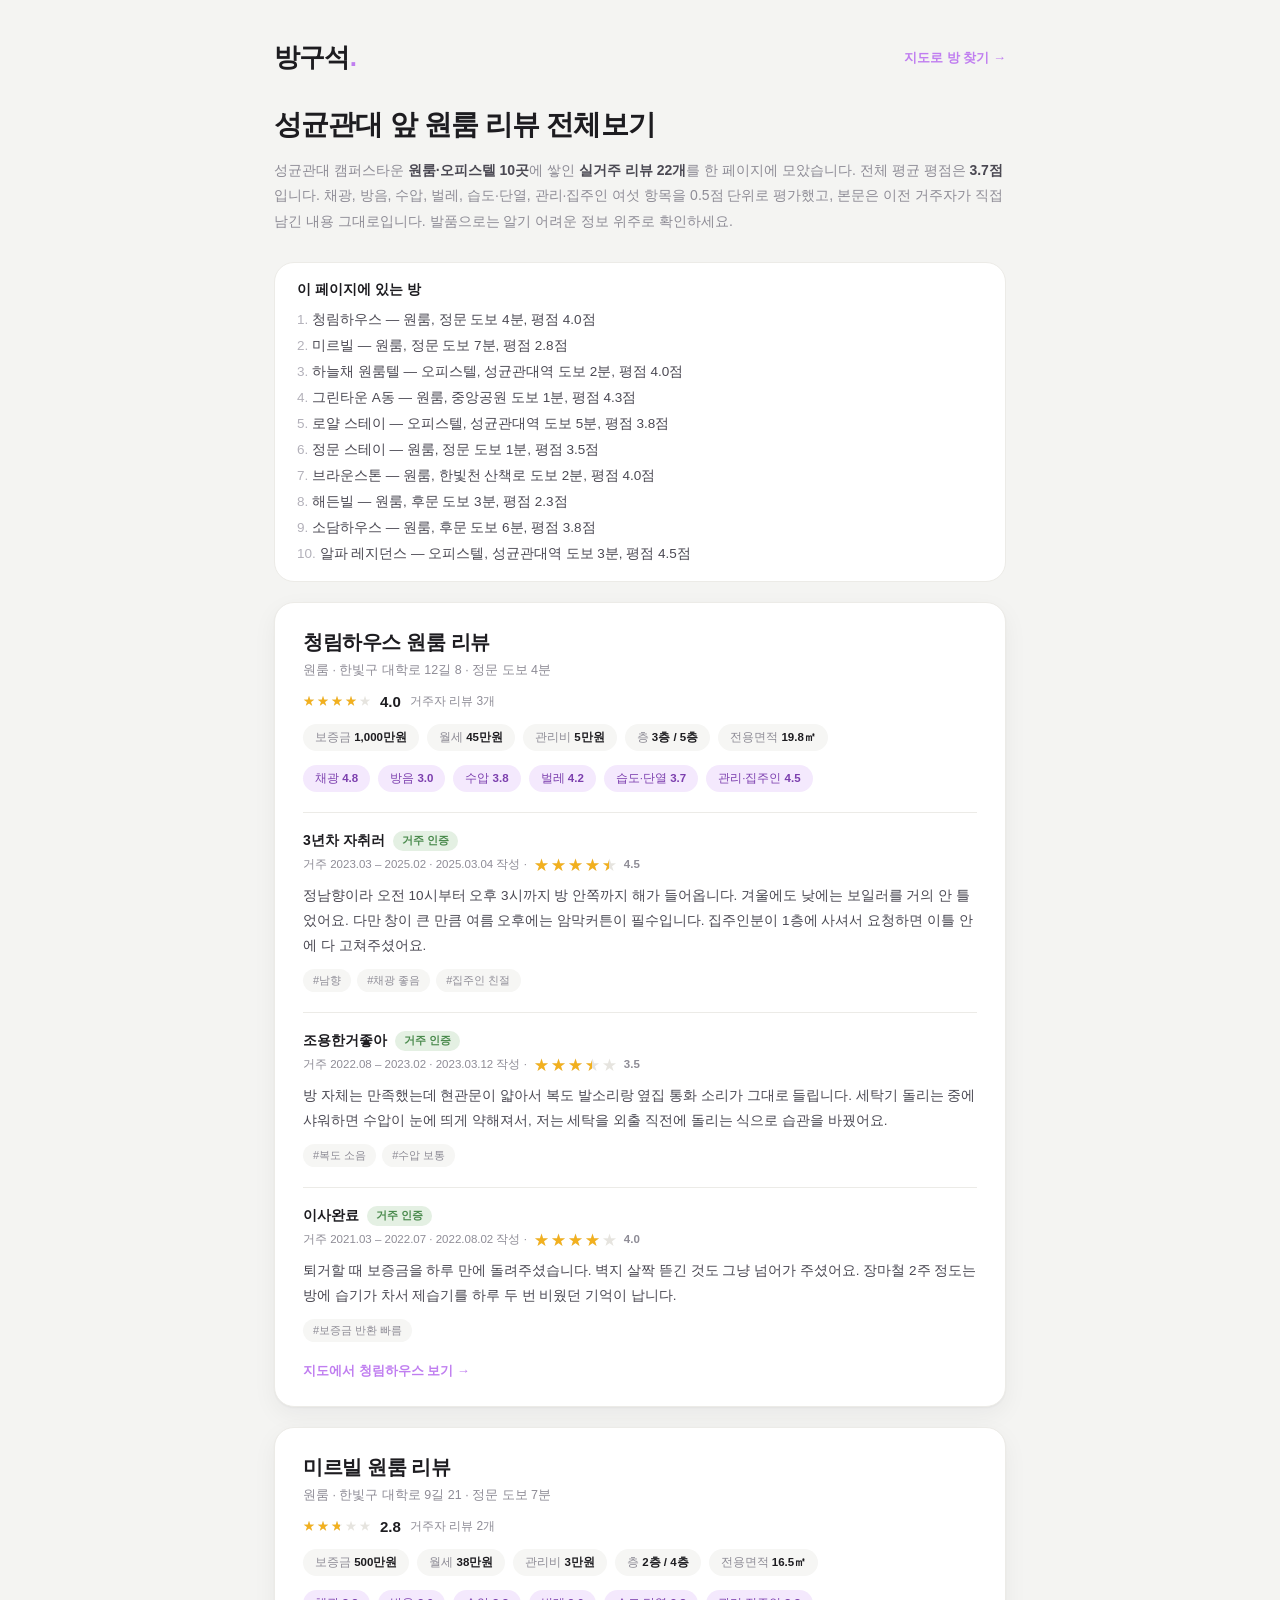
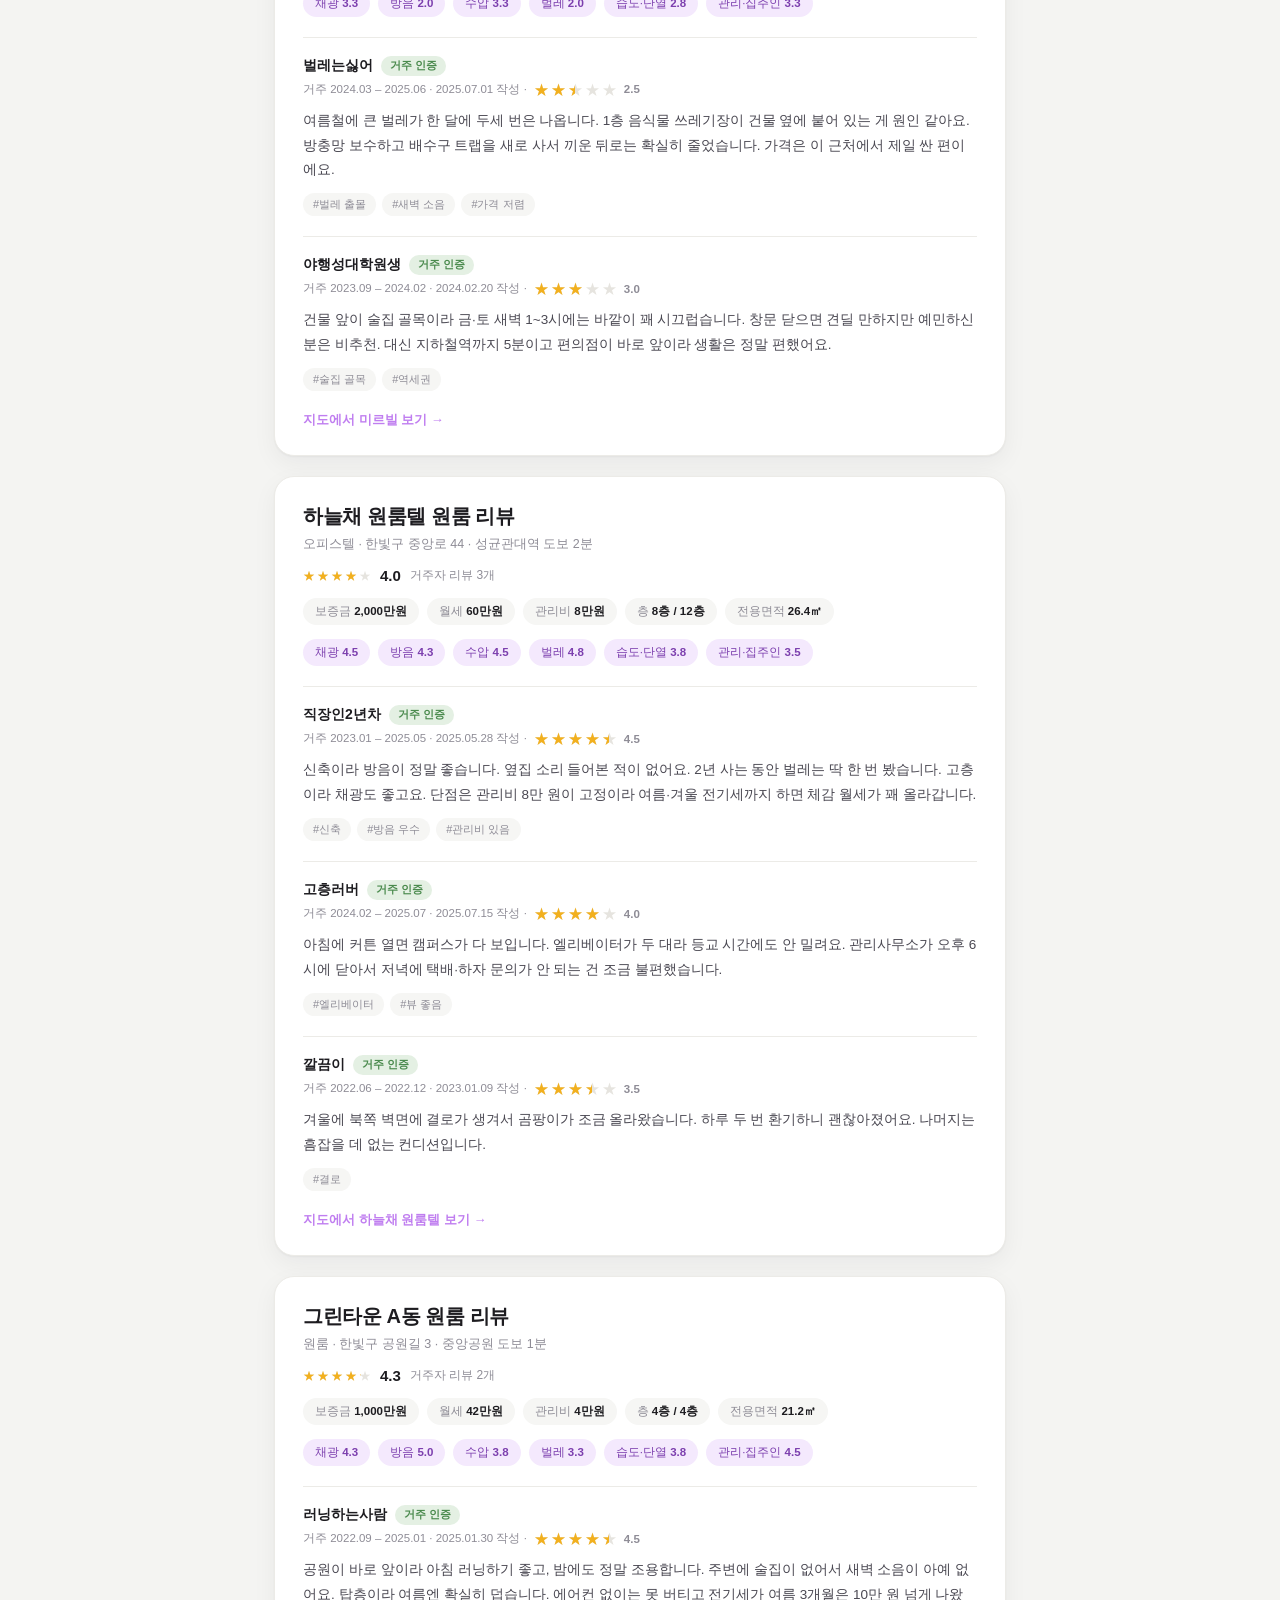
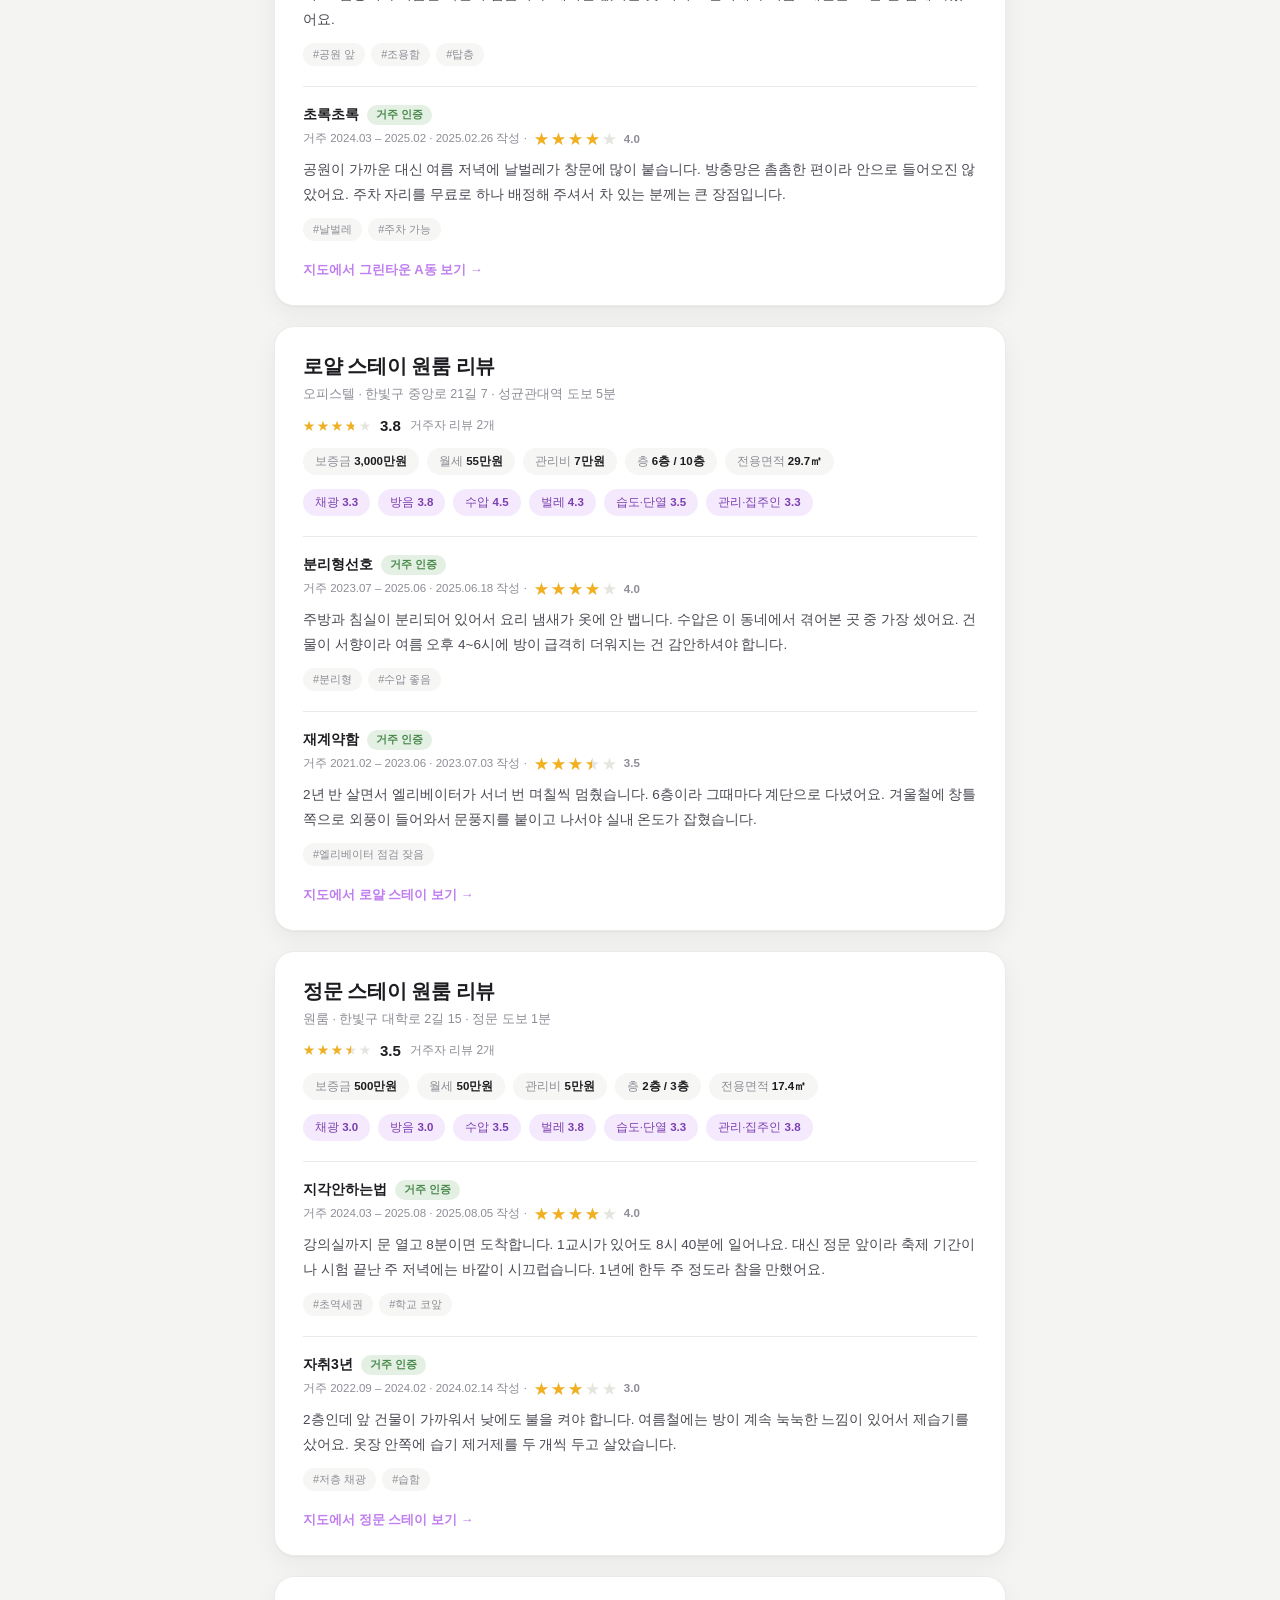
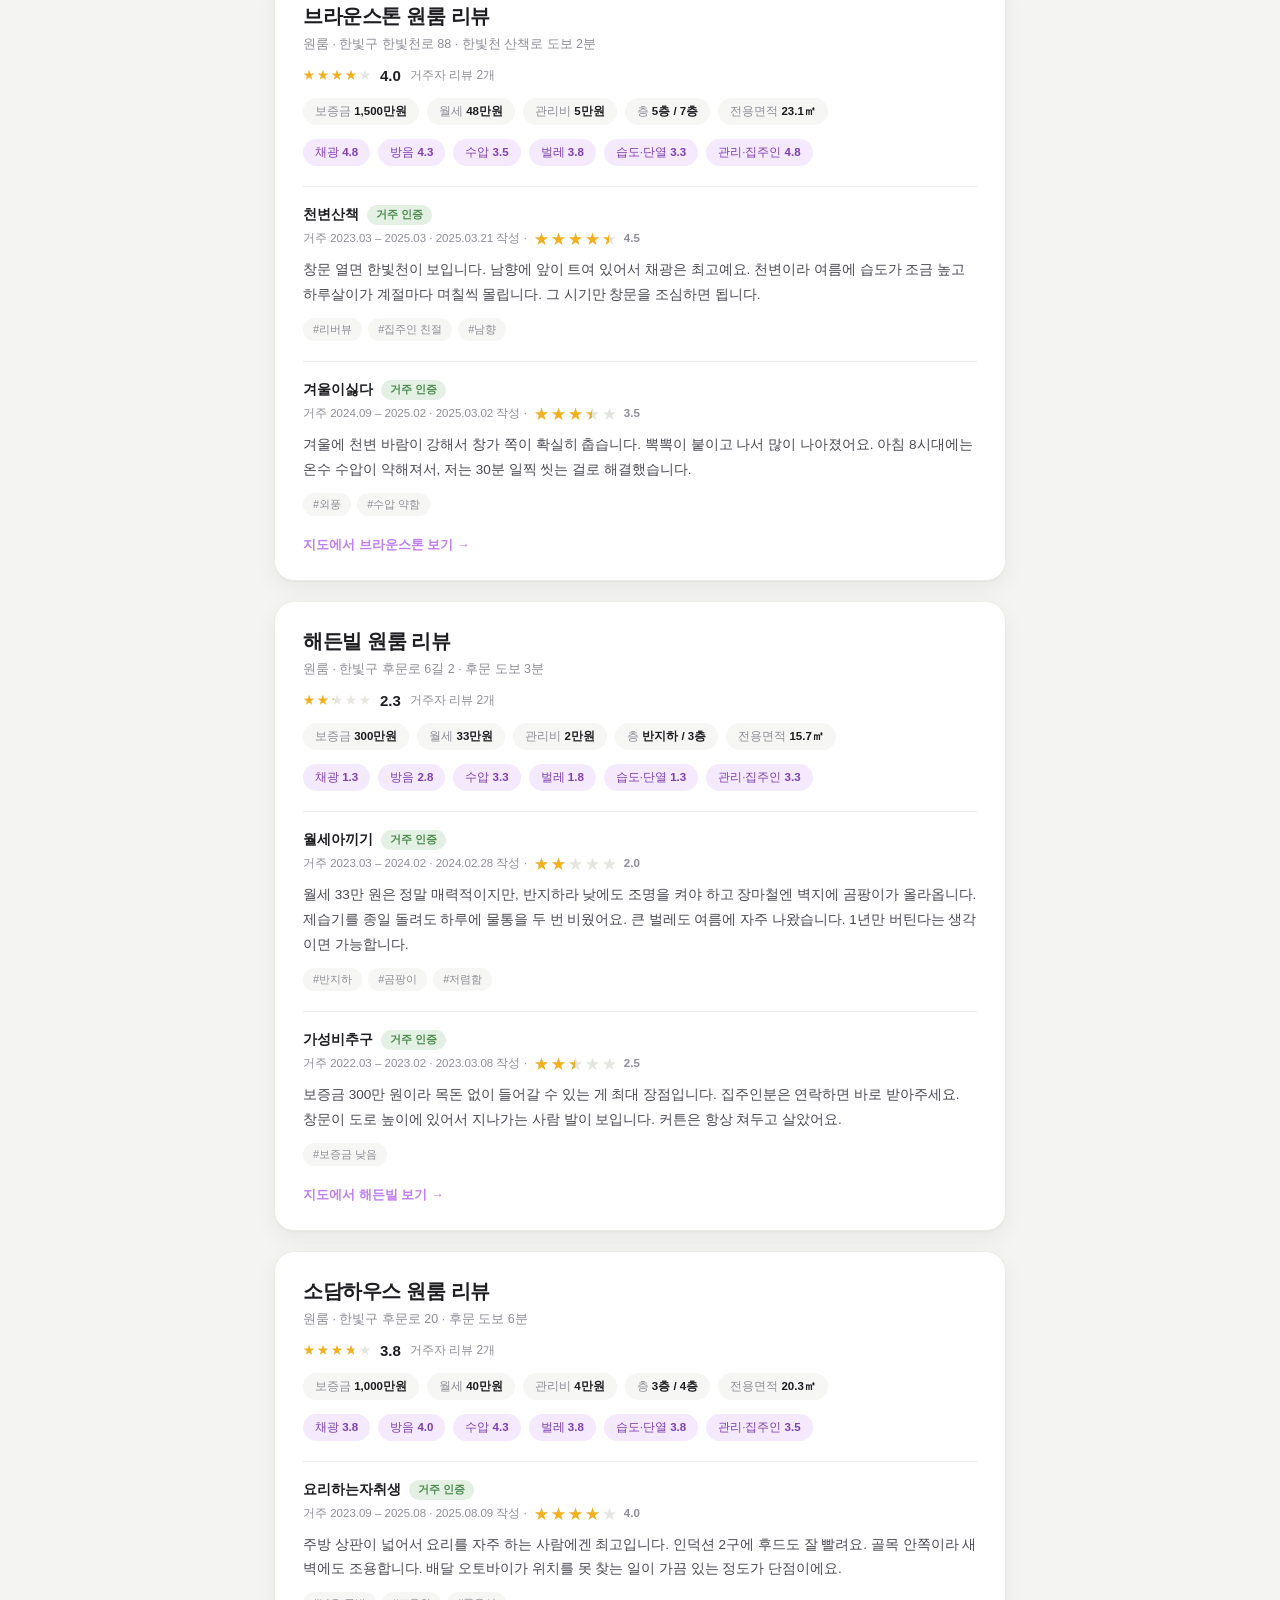
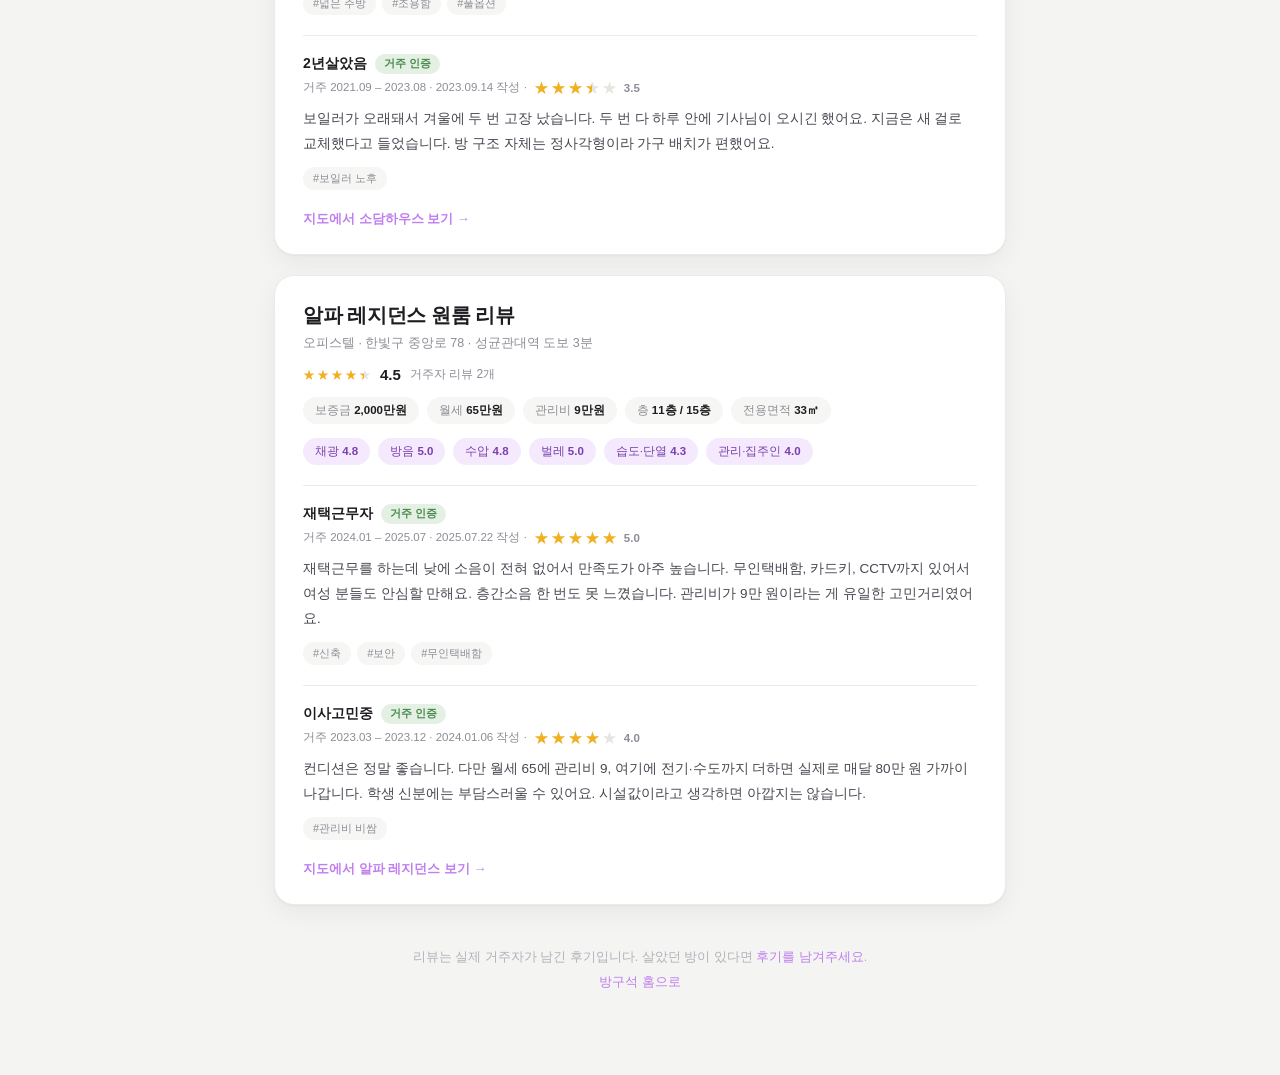
==== reviews.html @ 469bf659 "색인용 정적 리뷰 페이지(reviews.html) 추가 기존 홈은 JS로 화면을 그려서, 크롤러가 처음 받는 HTML의 본문이 509자뿐이고 방 이름과 리뷰 본문이 하나도 들어있지" ====
<!DOCTYPE html>
<html lang="ko">
<head>
<meta charset="UTF-8" />
<meta name="viewport" content="width=device-width, initial-scale=1" />

<title>성균관대 앞 원룸 리뷰 전체보기 — 자취방 10곳 실거주 후기 22개 | 방구석</title>
<meta name="description" content="성균관대 캠퍼스타운 원룸·오피스텔 10곳의 실거주 리뷰 22개를 한 페이지에 모았습니다. 채광, 방음, 수압, 벌레, 습도, 집주인 항목별 별점과 이전 거주자가 직접 남긴 후기를 확인하세요." />
<meta name="robots" content="index, follow, max-image-preview:large" />
<meta name="theme-color" content="#f4f4f2" />
<link rel="canonical" href="https://roominfo.vercel.app/reviews.html" />
<link rel="icon" href="favicon.svg" type="image/svg+xml" />

<meta property="og:type" content="article" />
<meta property="og:site_name" content="방구석" />
<meta property="og:locale" content="ko_KR" />
<meta property="og:url" content="https://roominfo.vercel.app/reviews.html" />
<meta property="og:title" content="성균관대 앞 원룸 리뷰 전체보기 — 실거주 후기 22개" />
<meta property="og:description" content="채광, 방음, 수압, 벌레, 습도까지. 발품으로는 알 수 없는 원룸 실거주 리뷰 모음." />
<meta property="og:image" content="https://roominfo.vercel.app/og-image.png" />
<meta name="twitter:card" content="summary_large_image" />

<script type="application/ld+json">
{
  "@context": "https://schema.org",
  "@type": "ItemList",
  "name": "성균관대 캠퍼스타운 원룸 리뷰 목록",
  "numberOfItems": 10,
  "itemListElement": [
    {
      "@type": "ListItem",
      "position": 1,
      "item": {
        "@type": "Accommodation",
        "name": "청림하우스",
        "address": {
          "@type": "PostalAddress",
          "streetAddress": "한빛구 대학로 12길 8",
          "addressCountry": "KR"
        },
        "floorSize": {
          "@type": "QuantitativeValue",
          "value": 19.8,
          "unitCode": "MTK"
        },
        "aggregateRating": {
          "@type": "AggregateRating",
          "ratingValue": "4.0",
          "reviewCount": 3,
          "bestRating": "5",
          "worstRating": "0"
        },
        "url": "https://roominfo.vercel.app/reviews.html#r1"
      }
    },
    {
      "@type": "ListItem",
      "position": 2,
      "item": {
        "@type": "Accommodation",
        "name": "미르빌",
        "address": {
          "@type": "PostalAddress",
          "streetAddress": "한빛구 대학로 9길 21",
          "addressCountry": "KR"
        },
        "floorSize": {
          "@type": "QuantitativeValue",
          "value": 16.5,
          "unitCode": "MTK"
        },
        "aggregateRating": {
          "@type": "AggregateRating",
          "ratingValue": "2.8",
          "reviewCount": 2,
          "bestRating": "5",
          "worstRating": "0"
        },
        "url": "https://roominfo.vercel.app/reviews.html#r2"
      }
    },
    {
      "@type": "ListItem",
      "position": 3,
      "item": {
        "@type": "Accommodation",
        "name": "하늘채 원룸텔",
        "address": {
          "@type": "PostalAddress",
          "streetAddress": "한빛구 중앙로 44",
          "addressCountry": "KR"
        },
        "floorSize": {
          "@type": "QuantitativeValue",
          "value": 26.4,
          "unitCode": "MTK"
        },
        "aggregateRating": {
          "@type": "AggregateRating",
          "ratingValue": "4.0",
          "reviewCount": 3,
          "bestRating": "5",
          "worstRating": "0"
        },
        "url": "https://roominfo.vercel.app/reviews.html#r3"
      }
    },
    {
      "@type": "ListItem",
      "position": 4,
      "item": {
        "@type": "Accommodation",
        "name": "그린타운 A동",
        "address": {
          "@type": "PostalAddress",
          "streetAddress": "한빛구 공원길 3",
          "addressCountry": "KR"
        },
        "floorSize": {
          "@type": "QuantitativeValue",
          "value": 21.2,
          "unitCode": "MTK"
        },
        "aggregateRating": {
          "@type": "AggregateRating",
          "ratingValue": "4.3",
          "reviewCount": 2,
          "bestRating": "5",
          "worstRating": "0"
        },
        "url": "https://roominfo.vercel.app/reviews.html#r4"
      }
    },
    {
      "@type": "ListItem",
      "position": 5,
      "item": {
        "@type": "Accommodation",
        "name": "로얄 스테이",
        "address": {
          "@type": "PostalAddress",
          "streetAddress": "한빛구 중앙로 21길 7",
          "addressCountry": "KR"
        },
        "floorSize": {
          "@type": "QuantitativeValue",
          "value": 29.7,
          "unitCode": "MTK"
        },
        "aggregateRating": {
          "@type": "AggregateRating",
          "ratingValue": "3.8",
          "reviewCount": 2,
          "bestRating": "5",
          "worstRating": "0"
        },
        "url": "https://roominfo.vercel.app/reviews.html#r5"
      }
    },
    {
      "@type": "ListItem",
      "position": 6,
      "item": {
        "@type": "Accommodation",
        "name": "정문 스테이",
        "address": {
          "@type": "PostalAddress",
          "streetAddress": "한빛구 대학로 2길 15",
          "addressCountry": "KR"
        },
        "floorSize": {
          "@type": "QuantitativeValue",
          "value": 17.4,
          "unitCode": "MTK"
        },
        "aggregateRating": {
          "@type": "AggregateRating",
          "ratingValue": "3.5",
          "reviewCount": 2,
          "bestRating": "5",
          "worstRating": "0"
        },
        "url": "https://roominfo.vercel.app/reviews.html#r6"
      }
    },
    {
      "@type": "ListItem",
      "position": 7,
      "item": {
        "@type": "Accommodation",
        "name": "브라운스톤",
        "address": {
          "@type": "PostalAddress",
          "streetAddress": "한빛구 한빛천로 88",
          "addressCountry": "KR"
        },
        "floorSize": {
          "@type": "QuantitativeValue",
          "value": 23.1,
          "unitCode": "MTK"
        },
        "aggregateRating": {
          "@type": "AggregateRating",
          "ratingValue": "4.0",
          "reviewCount": 2,
          "bestRating": "5",
          "worstRating": "0"
        },
        "url": "https://roominfo.vercel.app/reviews.html#r7"
      }
    },
    {
      "@type": "ListItem",
      "position": 8,
      "item": {
        "@type": "Accommodation",
        "name": "해든빌",
        "address": {
          "@type": "PostalAddress",
          "streetAddress": "한빛구 후문로 6길 2",
          "addressCountry": "KR"
        },
        "floorSize": {
          "@type": "QuantitativeValue",
          "value": 15.7,
          "unitCode": "MTK"
        },
        "aggregateRating": {
          "@type": "AggregateRating",
          "ratingValue": "2.3",
          "reviewCount": 2,
          "bestRating": "5",
          "worstRating": "0"
        },
        "url": "https://roominfo.vercel.app/reviews.html#r8"
      }
    },
    {
      "@type": "ListItem",
      "position": 9,
      "item": {
        "@type": "Accommodation",
        "name": "소담하우스",
        "address": {
          "@type": "PostalAddress",
          "streetAddress": "한빛구 후문로 20",
          "addressCountry": "KR"
        },
        "floorSize": {
          "@type": "QuantitativeValue",
          "value": 20.3,
          "unitCode": "MTK"
        },
        "aggregateRating": {
          "@type": "AggregateRating",
          "ratingValue": "3.8",
          "reviewCount": 2,
          "bestRating": "5",
          "worstRating": "0"
        },
        "url": "https://roominfo.vercel.app/reviews.html#r9"
      }
    },
    {
      "@type": "ListItem",
      "position": 10,
      "item": {
        "@type": "Accommodation",
        "name": "알파 레지던스",
        "address": {
          "@type": "PostalAddress",
          "streetAddress": "한빛구 중앙로 78",
          "addressCountry": "KR"
        },
        "floorSize": {
          "@type": "QuantitativeValue",
          "value": 33,
          "unitCode": "MTK"
        },
        "aggregateRating": {
          "@type": "AggregateRating",
          "ratingValue": "4.5",
          "reviewCount": 2,
          "bestRating": "5",
          "worstRating": "0"
        },
        "url": "https://roominfo.vercel.app/reviews.html#r10"
      }
    }
  ]
}
</script>

<link rel="stylesheet" href="styles.css" />
<style>
  body { background: var(--bg); }
  .doc { max-width: 780px; margin: 0 auto; padding: 40px 24px 80px; }
  .doc-top { display: flex; align-items: center; justify-content: space-between; margin-bottom: 30px; }
  .doc-top a.home { font-size: 26px; font-weight: 800; letter-spacing: -.03em; color: var(--ink); text-decoration: none; }
  .doc-top a.home i { color: var(--violet); font-style: normal; }
  .doc-top a.to-map { font-size: 13px; color: var(--violet); text-decoration: none; font-weight: 600; }
  .doc h1 { font-size: 28px; font-weight: 800; letter-spacing: -.03em; line-height: 1.4; }
  .doc-lead { margin-top: 14px; font-size: 14px; line-height: 1.8; color: var(--ink-3); }
  .doc-lead b { color: var(--ink-2); }
  .toc { background: var(--surface); border: 1px solid var(--line); border-radius: var(--radius-lg);
         padding: 18px 22px; margin: 28px 0 8px; }
  .toc h2 { font-size: 14px; font-weight: 700; margin-bottom: 12px; }
  .toc ol { display: grid; gap: 8px; counter-reset: n; }
  .toc li { counter-increment: n; font-size: 13.5px; }
  .toc li::before { content: counter(n) ". "; color: var(--ink-4); }
  .toc a { color: var(--ink-2); text-decoration: none; }
  .toc a:hover { color: var(--violet); }

  .r-room { background: var(--surface); border: 1px solid var(--line); border-radius: var(--radius-lg);
            box-shadow: var(--shadow-card); padding: 26px 28px; margin-top: 20px; scroll-margin-top: 20px; }
  .r-room h2 { font-size: 20px; font-weight: 800; letter-spacing: -.02em; }
  .r-sub { font-size: 12.5px; color: var(--ink-3); margin-top: 6px; }
  .r-score { display: flex; align-items: center; gap: 9px; margin-top: 14px; font-size: 15px; }
  .r-score span { font-size: 12px; color: var(--ink-3); font-weight: 400; }
  .r-spec, .r-aspects { display: flex; flex-wrap: wrap; gap: 8px; margin-top: 14px; }
  .r-spec li, .r-aspects li { background: var(--surface-mute); border-radius: 999px; padding: 6px 12px;
                              font-size: 11.5px; color: var(--ink-3); }
  .r-spec b, .r-aspects b { color: var(--ink); font-weight: 700; }
  .r-aspects li { background: var(--violet-tint); color: #7c3fae; }
  .r-aspects b { color: #7c3fae; }

  .r-review { border-top: 1px solid var(--line); margin-top: 20px; padding-top: 18px; }
  .r-review h3 { font-size: 14px; font-weight: 700; display: flex; align-items: center; gap: 8px; }
  .r-badge { background: #e4f0e3; color: #4a8a4d; font-size: 10.5px; font-weight: 700;
             padding: 3px 9px; border-radius: 999px; }
  .r-meta { font-size: 11.5px; color: var(--ink-3); margin-top: 6px; display: flex; align-items: center; gap: 7px; }
  .r-text { font-size: 13.5px; line-height: 1.85; color: var(--ink-2); margin-top: 12px; }
  .r-tags { margin-top: 10px; display: flex; gap: 6px; flex-wrap: wrap; }
  .r-tags span { font-size: 11px; color: var(--ink-3); background: var(--surface-mute);
                 border-radius: 999px; padding: 4px 10px; }
  .r-more { margin-top: 20px; }
  .r-more a { font-size: 13px; font-weight: 600; color: var(--violet); text-decoration: none; }

  .doc-foot { margin-top: 40px; text-align: center; font-size: 12.5px; color: var(--ink-4); line-height: 2; }
  .doc-foot a { color: var(--violet); text-decoration: none; }
</style>
</head>
<body>
<div class="doc">
  <div class="doc-top">
    <a class="home" href="/">방구석<i>.</i></a>
    <a class="to-map" href="/">지도로 방 찾기 →</a>
  </div>

  <h1>성균관대 앞 원룸 리뷰 전체보기</h1>
  <p class="doc-lead">
    성균관대 캠퍼스타운 <b>원룸·오피스텔 10곳</b>에 쌓인
    <b>실거주 리뷰 22개</b>를 한 페이지에 모았습니다.
    전체 평균 평점은 <b>3.7점</b>입니다.
    채광, 방음, 수압, 벌레, 습도·단열, 관리·집주인 여섯 항목을 0.5점 단위로 평가했고,
    본문은 이전 거주자가 직접 남긴 내용 그대로입니다.
    발품으로는 알기 어려운 정보 위주로 확인하세요.
  </p>

  <nav class="toc">
    <h2>이 페이지에 있는 방</h2>
    <ol>
      <li><a href="#r1">청림하우스 — 원룸, 정문 도보 4분, 평점 4.0점</a></li>
      <li><a href="#r2">미르빌 — 원룸, 정문 도보 7분, 평점 2.8점</a></li>
      <li><a href="#r3">하늘채 원룸텔 — 오피스텔, 성균관대역 도보 2분, 평점 4.0점</a></li>
      <li><a href="#r4">그린타운 A동 — 원룸, 중앙공원 도보 1분, 평점 4.3점</a></li>
      <li><a href="#r5">로얄 스테이 — 오피스텔, 성균관대역 도보 5분, 평점 3.8점</a></li>
      <li><a href="#r6">정문 스테이 — 원룸, 정문 도보 1분, 평점 3.5점</a></li>
      <li><a href="#r7">브라운스톤 — 원룸, 한빛천 산책로 도보 2분, 평점 4.0점</a></li>
      <li><a href="#r8">해든빌 — 원룸, 후문 도보 3분, 평점 2.3점</a></li>
      <li><a href="#r9">소담하우스 — 원룸, 후문 도보 6분, 평점 3.8점</a></li>
      <li><a href="#r10">알파 레지던스 — 오피스텔, 성균관대역 도보 3분, 평점 4.5점</a></li>
    </ol>
  </nav>

      <section class="r-room" id="r1">
        <h2>청림하우스 원룸 리뷰</h2>
        <p class="r-sub">원룸 · 한빛구 대학로 12길 8 · 정문 도보 4분</p>
        <p class="r-score"><span class="stars" role="img" aria-label="5점 만점에 4.0점"><span class="stars-off">★★★★★</span><span class="stars-on" style="width:80%">★★★★★</span></span> <b>4.0</b> <span>거주자 리뷰 3개</span></p>
        <ul class="r-spec">
          <li>보증금 <b>1,000만원</b></li>
          <li>월세 <b>45만원</b></li>
          <li>관리비 <b>5만원</b></li>
          <li>층 <b>3층 / 5층</b></li>
          <li>전용면적 <b>19.8㎡</b></li>
        </ul>
        <ul class="r-aspects"><li>채광 <b>4.8</b></li><li>방음 <b>3.0</b></li><li>수압 <b>3.8</b></li><li>벌레 <b>4.2</b></li><li>습도·단열 <b>3.7</b></li><li>관리·집주인 <b>4.5</b></li></ul>
        
        <article class="r-review">
          <h3>3년차 자취러 <span class="r-badge">거주 인증</span></h3>
          <p class="r-meta">거주 2023.03 – 2025.02 · 2025.03.04 작성 · <span class="stars" role="img" aria-label="5점 만점에 4.5점"><span class="stars-off">★★★★★</span><span class="stars-on" style="width:90%">★★★★★</span></span> <b>4.5</b></p>
          <p class="r-text">정남향이라 오전 10시부터 오후 3시까지 방 안쪽까지 해가 들어옵니다. 겨울에도 낮에는 보일러를 거의 안 틀었어요. 다만 창이 큰 만큼 여름 오후에는 암막커튼이 필수입니다. 집주인분이 1층에 사셔서 요청하면 이틀 안에 다 고쳐주셨어요.</p>
          <p class="r-tags"><span>#남향</span> <span>#채광 좋음</span> <span>#집주인 친절</span></p>
        </article>
        <article class="r-review">
          <h3>조용한거좋아 <span class="r-badge">거주 인증</span></h3>
          <p class="r-meta">거주 2022.08 – 2023.02 · 2023.03.12 작성 · <span class="stars" role="img" aria-label="5점 만점에 3.5점"><span class="stars-off">★★★★★</span><span class="stars-on" style="width:70%">★★★★★</span></span> <b>3.5</b></p>
          <p class="r-text">방 자체는 만족했는데 현관문이 얇아서 복도 발소리랑 옆집 통화 소리가 그대로 들립니다. 세탁기 돌리는 중에 샤워하면 수압이 눈에 띄게 약해져서, 저는 세탁을 외출 직전에 돌리는 식으로 습관을 바꿨어요.</p>
          <p class="r-tags"><span>#복도 소음</span> <span>#수압 보통</span></p>
        </article>
        <article class="r-review">
          <h3>이사완료 <span class="r-badge">거주 인증</span></h3>
          <p class="r-meta">거주 2021.03 – 2022.07 · 2022.08.02 작성 · <span class="stars" role="img" aria-label="5점 만점에 4.0점"><span class="stars-off">★★★★★</span><span class="stars-on" style="width:80%">★★★★★</span></span> <b>4.0</b></p>
          <p class="r-text">퇴거할 때 보증금을 하루 만에 돌려주셨습니다. 벽지 살짝 뜯긴 것도 그냥 넘어가 주셨어요. 장마철 2주 정도는 방에 습기가 차서 제습기를 하루 두 번 비웠던 기억이 납니다.</p>
          <p class="r-tags"><span>#보증금 반환 빠름</span></p>
        </article>
        <p class="r-more"><a href="/#/room/r1">지도에서 청림하우스 보기 →</a></p>
      </section>

      <section class="r-room" id="r2">
        <h2>미르빌 원룸 리뷰</h2>
        <p class="r-sub">원룸 · 한빛구 대학로 9길 21 · 정문 도보 7분</p>
        <p class="r-score"><span class="stars" role="img" aria-label="5점 만점에 2.8점"><span class="stars-off">★★★★★</span><span class="stars-on" style="width:55.00000000000001%">★★★★★</span></span> <b>2.8</b> <span>거주자 리뷰 2개</span></p>
        <ul class="r-spec">
          <li>보증금 <b>500만원</b></li>
          <li>월세 <b>38만원</b></li>
          <li>관리비 <b>3만원</b></li>
          <li>층 <b>2층 / 4층</b></li>
          <li>전용면적 <b>16.5㎡</b></li>
        </ul>
        <ul class="r-aspects"><li>채광 <b>3.3</b></li><li>방음 <b>2.0</b></li><li>수압 <b>3.3</b></li><li>벌레 <b>2.0</b></li><li>습도·단열 <b>2.8</b></li><li>관리·집주인 <b>3.3</b></li></ul>
        
        <article class="r-review">
          <h3>벌레는싫어 <span class="r-badge">거주 인증</span></h3>
          <p class="r-meta">거주 2024.03 – 2025.06 · 2025.07.01 작성 · <span class="stars" role="img" aria-label="5점 만점에 2.5점"><span class="stars-off">★★★★★</span><span class="stars-on" style="width:50%">★★★★★</span></span> <b>2.5</b></p>
          <p class="r-text">여름철에 큰 벌레가 한 달에 두세 번은 나옵니다. 1층 음식물 쓰레기장이 건물 옆에 붙어 있는 게 원인 같아요. 방충망 보수하고 배수구 트랩을 새로 사서 끼운 뒤로는 확실히 줄었습니다. 가격은 이 근처에서 제일 싼 편이에요.</p>
          <p class="r-tags"><span>#벌레 출몰</span> <span>#새벽 소음</span> <span>#가격 저렴</span></p>
        </article>
        <article class="r-review">
          <h3>야행성대학원생 <span class="r-badge">거주 인증</span></h3>
          <p class="r-meta">거주 2023.09 – 2024.02 · 2024.02.20 작성 · <span class="stars" role="img" aria-label="5점 만점에 3.0점"><span class="stars-off">★★★★★</span><span class="stars-on" style="width:60%">★★★★★</span></span> <b>3.0</b></p>
          <p class="r-text">건물 앞이 술집 골목이라 금·토 새벽 1~3시에는 바깥이 꽤 시끄럽습니다. 창문 닫으면 견딜 만하지만 예민하신 분은 비추천. 대신 지하철역까지 5분이고 편의점이 바로 앞이라 생활은 정말 편했어요.</p>
          <p class="r-tags"><span>#술집 골목</span> <span>#역세권</span></p>
        </article>
        <p class="r-more"><a href="/#/room/r2">지도에서 미르빌 보기 →</a></p>
      </section>

      <section class="r-room" id="r3">
        <h2>하늘채 원룸텔 원룸 리뷰</h2>
        <p class="r-sub">오피스텔 · 한빛구 중앙로 44 · 성균관대역 도보 2분</p>
        <p class="r-score"><span class="stars" role="img" aria-label="5점 만점에 4.0점"><span class="stars-off">★★★★★</span><span class="stars-on" style="width:80%">★★★★★</span></span> <b>4.0</b> <span>거주자 리뷰 3개</span></p>
        <ul class="r-spec">
          <li>보증금 <b>2,000만원</b></li>
          <li>월세 <b>60만원</b></li>
          <li>관리비 <b>8만원</b></li>
          <li>층 <b>8층 / 12층</b></li>
          <li>전용면적 <b>26.4㎡</b></li>
        </ul>
        <ul class="r-aspects"><li>채광 <b>4.5</b></li><li>방음 <b>4.3</b></li><li>수압 <b>4.5</b></li><li>벌레 <b>4.8</b></li><li>습도·단열 <b>3.8</b></li><li>관리·집주인 <b>3.5</b></li></ul>
        
        <article class="r-review">
          <h3>직장인2년차 <span class="r-badge">거주 인증</span></h3>
          <p class="r-meta">거주 2023.01 – 2025.05 · 2025.05.28 작성 · <span class="stars" role="img" aria-label="5점 만점에 4.5점"><span class="stars-off">★★★★★</span><span class="stars-on" style="width:90%">★★★★★</span></span> <b>4.5</b></p>
          <p class="r-text">신축이라 방음이 정말 좋습니다. 옆집 소리 들어본 적이 없어요. 2년 사는 동안 벌레는 딱 한 번 봤습니다. 고층이라 채광도 좋고요. 단점은 관리비 8만 원이 고정이라 여름·겨울 전기세까지 하면 체감 월세가 꽤 올라갑니다.</p>
          <p class="r-tags"><span>#신축</span> <span>#방음 우수</span> <span>#관리비 있음</span></p>
        </article>
        <article class="r-review">
          <h3>고층러버 <span class="r-badge">거주 인증</span></h3>
          <p class="r-meta">거주 2024.02 – 2025.07 · 2025.07.15 작성 · <span class="stars" role="img" aria-label="5점 만점에 4.0점"><span class="stars-off">★★★★★</span><span class="stars-on" style="width:80%">★★★★★</span></span> <b>4.0</b></p>
          <p class="r-text">아침에 커튼 열면 캠퍼스가 다 보입니다. 엘리베이터가 두 대라 등교 시간에도 안 밀려요. 관리사무소가 오후 6시에 닫아서 저녁에 택배·하자 문의가 안 되는 건 조금 불편했습니다.</p>
          <p class="r-tags"><span>#엘리베이터</span> <span>#뷰 좋음</span></p>
        </article>
        <article class="r-review">
          <h3>깔끔이 <span class="r-badge">거주 인증</span></h3>
          <p class="r-meta">거주 2022.06 – 2022.12 · 2023.01.09 작성 · <span class="stars" role="img" aria-label="5점 만점에 3.5점"><span class="stars-off">★★★★★</span><span class="stars-on" style="width:70%">★★★★★</span></span> <b>3.5</b></p>
          <p class="r-text">겨울에 북쪽 벽면에 결로가 생겨서 곰팡이가 조금 올라왔습니다. 하루 두 번 환기하니 괜찮아졌어요. 나머지는 흠잡을 데 없는 컨디션입니다.</p>
          <p class="r-tags"><span>#결로</span></p>
        </article>
        <p class="r-more"><a href="/#/room/r3">지도에서 하늘채 원룸텔 보기 →</a></p>
      </section>

      <section class="r-room" id="r4">
        <h2>그린타운 A동 원룸 리뷰</h2>
        <p class="r-sub">원룸 · 한빛구 공원길 3 · 중앙공원 도보 1분</p>
        <p class="r-score"><span class="stars" role="img" aria-label="5점 만점에 4.3점"><span class="stars-off">★★★★★</span><span class="stars-on" style="width:85%">★★★★★</span></span> <b>4.3</b> <span>거주자 리뷰 2개</span></p>
        <ul class="r-spec">
          <li>보증금 <b>1,000만원</b></li>
          <li>월세 <b>42만원</b></li>
          <li>관리비 <b>4만원</b></li>
          <li>층 <b>4층 / 4층</b></li>
          <li>전용면적 <b>21.2㎡</b></li>
        </ul>
        <ul class="r-aspects"><li>채광 <b>4.3</b></li><li>방음 <b>5.0</b></li><li>수압 <b>3.8</b></li><li>벌레 <b>3.3</b></li><li>습도·단열 <b>3.8</b></li><li>관리·집주인 <b>4.5</b></li></ul>
        
        <article class="r-review">
          <h3>러닝하는사람 <span class="r-badge">거주 인증</span></h3>
          <p class="r-meta">거주 2022.09 – 2025.01 · 2025.01.30 작성 · <span class="stars" role="img" aria-label="5점 만점에 4.5점"><span class="stars-off">★★★★★</span><span class="stars-on" style="width:90%">★★★★★</span></span> <b>4.5</b></p>
          <p class="r-text">공원이 바로 앞이라 아침 러닝하기 좋고, 밤에도 정말 조용합니다. 주변에 술집이 없어서 새벽 소음이 아예 없어요. 탑층이라 여름엔 확실히 덥습니다. 에어컨 없이는 못 버티고 전기세가 여름 3개월은 10만 원 넘게 나왔어요.</p>
          <p class="r-tags"><span>#공원 앞</span> <span>#조용함</span> <span>#탑층</span></p>
        </article>
        <article class="r-review">
          <h3>초록초록 <span class="r-badge">거주 인증</span></h3>
          <p class="r-meta">거주 2024.03 – 2025.02 · 2025.02.26 작성 · <span class="stars" role="img" aria-label="5점 만점에 4.0점"><span class="stars-off">★★★★★</span><span class="stars-on" style="width:80%">★★★★★</span></span> <b>4.0</b></p>
          <p class="r-text">공원이 가까운 대신 여름 저녁에 날벌레가 창문에 많이 붙습니다. 방충망은 촘촘한 편이라 안으로 들어오진 않았어요. 주차 자리를 무료로 하나 배정해 주셔서 차 있는 분께는 큰 장점입니다.</p>
          <p class="r-tags"><span>#날벌레</span> <span>#주차 가능</span></p>
        </article>
        <p class="r-more"><a href="/#/room/r4">지도에서 그린타운 A동 보기 →</a></p>
      </section>

      <section class="r-room" id="r5">
        <h2>로얄 스테이 원룸 리뷰</h2>
        <p class="r-sub">오피스텔 · 한빛구 중앙로 21길 7 · 성균관대역 도보 5분</p>
        <p class="r-score"><span class="stars" role="img" aria-label="5점 만점에 3.8점"><span class="stars-off">★★★★★</span><span class="stars-on" style="width:75%">★★★★★</span></span> <b>3.8</b> <span>거주자 리뷰 2개</span></p>
        <ul class="r-spec">
          <li>보증금 <b>3,000만원</b></li>
          <li>월세 <b>55만원</b></li>
          <li>관리비 <b>7만원</b></li>
          <li>층 <b>6층 / 10층</b></li>
          <li>전용면적 <b>29.7㎡</b></li>
        </ul>
        <ul class="r-aspects"><li>채광 <b>3.3</b></li><li>방음 <b>3.8</b></li><li>수압 <b>4.5</b></li><li>벌레 <b>4.3</b></li><li>습도·단열 <b>3.5</b></li><li>관리·집주인 <b>3.3</b></li></ul>
        
        <article class="r-review">
          <h3>분리형선호 <span class="r-badge">거주 인증</span></h3>
          <p class="r-meta">거주 2023.07 – 2025.06 · 2025.06.18 작성 · <span class="stars" role="img" aria-label="5점 만점에 4.0점"><span class="stars-off">★★★★★</span><span class="stars-on" style="width:80%">★★★★★</span></span> <b>4.0</b></p>
          <p class="r-text">주방과 침실이 분리되어 있어서 요리 냄새가 옷에 안 뱁니다. 수압은 이 동네에서 겪어본 곳 중 가장 셌어요. 건물이 서향이라 여름 오후 4~6시에 방이 급격히 더워지는 건 감안하셔야 합니다.</p>
          <p class="r-tags"><span>#분리형</span> <span>#수압 좋음</span></p>
        </article>
        <article class="r-review">
          <h3>재계약함 <span class="r-badge">거주 인증</span></h3>
          <p class="r-meta">거주 2021.02 – 2023.06 · 2023.07.03 작성 · <span class="stars" role="img" aria-label="5점 만점에 3.5점"><span class="stars-off">★★★★★</span><span class="stars-on" style="width:70%">★★★★★</span></span> <b>3.5</b></p>
          <p class="r-text">2년 반 살면서 엘리베이터가 서너 번 며칠씩 멈췄습니다. 6층이라 그때마다 계단으로 다녔어요. 겨울철에 창틀 쪽으로 외풍이 들어와서 문풍지를 붙이고 나서야 실내 온도가 잡혔습니다.</p>
          <p class="r-tags"><span>#엘리베이터 점검 잦음</span></p>
        </article>
        <p class="r-more"><a href="/#/room/r5">지도에서 로얄 스테이 보기 →</a></p>
      </section>

      <section class="r-room" id="r6">
        <h2>정문 스테이 원룸 리뷰</h2>
        <p class="r-sub">원룸 · 한빛구 대학로 2길 15 · 정문 도보 1분</p>
        <p class="r-score"><span class="stars" role="img" aria-label="5점 만점에 3.5점"><span class="stars-off">★★★★★</span><span class="stars-on" style="width:70%">★★★★★</span></span> <b>3.5</b> <span>거주자 리뷰 2개</span></p>
        <ul class="r-spec">
          <li>보증금 <b>500만원</b></li>
          <li>월세 <b>50만원</b></li>
          <li>관리비 <b>5만원</b></li>
          <li>층 <b>2층 / 3층</b></li>
          <li>전용면적 <b>17.4㎡</b></li>
        </ul>
        <ul class="r-aspects"><li>채광 <b>3.0</b></li><li>방음 <b>3.0</b></li><li>수압 <b>3.5</b></li><li>벌레 <b>3.8</b></li><li>습도·단열 <b>3.3</b></li><li>관리·집주인 <b>3.8</b></li></ul>
        
        <article class="r-review">
          <h3>지각안하는법 <span class="r-badge">거주 인증</span></h3>
          <p class="r-meta">거주 2024.03 – 2025.08 · 2025.08.05 작성 · <span class="stars" role="img" aria-label="5점 만점에 4.0점"><span class="stars-off">★★★★★</span><span class="stars-on" style="width:80%">★★★★★</span></span> <b>4.0</b></p>
          <p class="r-text">강의실까지 문 열고 8분이면 도착합니다. 1교시가 있어도 8시 40분에 일어나요. 대신 정문 앞이라 축제 기간이나 시험 끝난 주 저녁에는 바깥이 시끄럽습니다. 1년에 한두 주 정도라 참을 만했어요.</p>
          <p class="r-tags"><span>#초역세권</span> <span>#학교 코앞</span></p>
        </article>
        <article class="r-review">
          <h3>자취3년 <span class="r-badge">거주 인증</span></h3>
          <p class="r-meta">거주 2022.09 – 2024.02 · 2024.02.14 작성 · <span class="stars" role="img" aria-label="5점 만점에 3.0점"><span class="stars-off">★★★★★</span><span class="stars-on" style="width:60%">★★★★★</span></span> <b>3.0</b></p>
          <p class="r-text">2층인데 앞 건물이 가까워서 낮에도 불을 켜야 합니다. 여름철에는 방이 계속 눅눅한 느낌이 있어서 제습기를 샀어요. 옷장 안쪽에 습기 제거제를 두 개씩 두고 살았습니다.</p>
          <p class="r-tags"><span>#저층 채광</span> <span>#습함</span></p>
        </article>
        <p class="r-more"><a href="/#/room/r6">지도에서 정문 스테이 보기 →</a></p>
      </section>

      <section class="r-room" id="r7">
        <h2>브라운스톤 원룸 리뷰</h2>
        <p class="r-sub">원룸 · 한빛구 한빛천로 88 · 한빛천 산책로 도보 2분</p>
        <p class="r-score"><span class="stars" role="img" aria-label="5점 만점에 4.0점"><span class="stars-off">★★★★★</span><span class="stars-on" style="width:80%">★★★★★</span></span> <b>4.0</b> <span>거주자 리뷰 2개</span></p>
        <ul class="r-spec">
          <li>보증금 <b>1,500만원</b></li>
          <li>월세 <b>48만원</b></li>
          <li>관리비 <b>5만원</b></li>
          <li>층 <b>5층 / 7층</b></li>
          <li>전용면적 <b>23.1㎡</b></li>
        </ul>
        <ul class="r-aspects"><li>채광 <b>4.8</b></li><li>방음 <b>4.3</b></li><li>수압 <b>3.5</b></li><li>벌레 <b>3.8</b></li><li>습도·단열 <b>3.3</b></li><li>관리·집주인 <b>4.8</b></li></ul>
        
        <article class="r-review">
          <h3>천변산책 <span class="r-badge">거주 인증</span></h3>
          <p class="r-meta">거주 2023.03 – 2025.03 · 2025.03.21 작성 · <span class="stars" role="img" aria-label="5점 만점에 4.5점"><span class="stars-off">★★★★★</span><span class="stars-on" style="width:90%">★★★★★</span></span> <b>4.5</b></p>
          <p class="r-text">창문 열면 한빛천이 보입니다. 남향에 앞이 트여 있어서 채광은 최고예요. 천변이라 여름에 습도가 조금 높고 하루살이가 계절마다 며칠씩 몰립니다. 그 시기만 창문을 조심하면 됩니다.</p>
          <p class="r-tags"><span>#리버뷰</span> <span>#집주인 친절</span> <span>#남향</span></p>
        </article>
        <article class="r-review">
          <h3>겨울이싫다 <span class="r-badge">거주 인증</span></h3>
          <p class="r-meta">거주 2024.09 – 2025.02 · 2025.03.02 작성 · <span class="stars" role="img" aria-label="5점 만점에 3.5점"><span class="stars-off">★★★★★</span><span class="stars-on" style="width:70%">★★★★★</span></span> <b>3.5</b></p>
          <p class="r-text">겨울에 천변 바람이 강해서 창가 쪽이 확실히 춥습니다. 뽁뽁이 붙이고 나서 많이 나아졌어요. 아침 8시대에는 온수 수압이 약해져서, 저는 30분 일찍 씻는 걸로 해결했습니다.</p>
          <p class="r-tags"><span>#외풍</span> <span>#수압 약함</span></p>
        </article>
        <p class="r-more"><a href="/#/room/r7">지도에서 브라운스톤 보기 →</a></p>
      </section>

      <section class="r-room" id="r8">
        <h2>해든빌 원룸 리뷰</h2>
        <p class="r-sub">원룸 · 한빛구 후문로 6길 2 · 후문 도보 3분</p>
        <p class="r-score"><span class="stars" role="img" aria-label="5점 만점에 2.3점"><span class="stars-off">★★★★★</span><span class="stars-on" style="width:45%">★★★★★</span></span> <b>2.3</b> <span>거주자 리뷰 2개</span></p>
        <ul class="r-spec">
          <li>보증금 <b>300만원</b></li>
          <li>월세 <b>33만원</b></li>
          <li>관리비 <b>2만원</b></li>
          <li>층 <b>반지하 / 3층</b></li>
          <li>전용면적 <b>15.7㎡</b></li>
        </ul>
        <ul class="r-aspects"><li>채광 <b>1.3</b></li><li>방음 <b>2.8</b></li><li>수압 <b>3.3</b></li><li>벌레 <b>1.8</b></li><li>습도·단열 <b>1.3</b></li><li>관리·집주인 <b>3.3</b></li></ul>
        
        <article class="r-review">
          <h3>월세아끼기 <span class="r-badge">거주 인증</span></h3>
          <p class="r-meta">거주 2023.03 – 2024.02 · 2024.02.28 작성 · <span class="stars" role="img" aria-label="5점 만점에 2.0점"><span class="stars-off">★★★★★</span><span class="stars-on" style="width:40%">★★★★★</span></span> <b>2.0</b></p>
          <p class="r-text">월세 33만 원은 정말 매력적이지만, 반지하라 낮에도 조명을 켜야 하고 장마철엔 벽지에 곰팡이가 올라옵니다. 제습기를 종일 돌려도 하루에 물통을 두 번 비웠어요. 큰 벌레도 여름에 자주 나왔습니다. 1년만 버틴다는 생각이면 가능합니다.</p>
          <p class="r-tags"><span>#반지하</span> <span>#곰팡이</span> <span>#저렴함</span></p>
        </article>
        <article class="r-review">
          <h3>가성비추구 <span class="r-badge">거주 인증</span></h3>
          <p class="r-meta">거주 2022.03 – 2023.02 · 2023.03.08 작성 · <span class="stars" role="img" aria-label="5점 만점에 2.5점"><span class="stars-off">★★★★★</span><span class="stars-on" style="width:50%">★★★★★</span></span> <b>2.5</b></p>
          <p class="r-text">보증금 300만 원이라 목돈 없이 들어갈 수 있는 게 최대 장점입니다. 집주인분은 연락하면 바로 받아주세요. 창문이 도로 높이에 있어서 지나가는 사람 발이 보입니다. 커튼은 항상 쳐두고 살았어요.</p>
          <p class="r-tags"><span>#보증금 낮음</span></p>
        </article>
        <p class="r-more"><a href="/#/room/r8">지도에서 해든빌 보기 →</a></p>
      </section>

      <section class="r-room" id="r9">
        <h2>소담하우스 원룸 리뷰</h2>
        <p class="r-sub">원룸 · 한빛구 후문로 20 · 후문 도보 6분</p>
        <p class="r-score"><span class="stars" role="img" aria-label="5점 만점에 3.8점"><span class="stars-off">★★★★★</span><span class="stars-on" style="width:75%">★★★★★</span></span> <b>3.8</b> <span>거주자 리뷰 2개</span></p>
        <ul class="r-spec">
          <li>보증금 <b>1,000만원</b></li>
          <li>월세 <b>40만원</b></li>
          <li>관리비 <b>4만원</b></li>
          <li>층 <b>3층 / 4층</b></li>
          <li>전용면적 <b>20.3㎡</b></li>
        </ul>
        <ul class="r-aspects"><li>채광 <b>3.8</b></li><li>방음 <b>4.0</b></li><li>수압 <b>4.3</b></li><li>벌레 <b>3.8</b></li><li>습도·단열 <b>3.8</b></li><li>관리·집주인 <b>3.5</b></li></ul>
        
        <article class="r-review">
          <h3>요리하는자취생 <span class="r-badge">거주 인증</span></h3>
          <p class="r-meta">거주 2023.09 – 2025.08 · 2025.08.09 작성 · <span class="stars" role="img" aria-label="5점 만점에 4.0점"><span class="stars-off">★★★★★</span><span class="stars-on" style="width:80%">★★★★★</span></span> <b>4.0</b></p>
          <p class="r-text">주방 상판이 넓어서 요리를 자주 하는 사람에겐 최고입니다. 인덕션 2구에 후드도 잘 빨려요. 골목 안쪽이라 새벽에도 조용합니다. 배달 오토바이가 위치를 못 찾는 일이 가끔 있는 정도가 단점이에요.</p>
          <p class="r-tags"><span>#넓은 주방</span> <span>#조용함</span> <span>#풀옵션</span></p>
        </article>
        <article class="r-review">
          <h3>2년살았음 <span class="r-badge">거주 인증</span></h3>
          <p class="r-meta">거주 2021.09 – 2023.08 · 2023.09.14 작성 · <span class="stars" role="img" aria-label="5점 만점에 3.5점"><span class="stars-off">★★★★★</span><span class="stars-on" style="width:70%">★★★★★</span></span> <b>3.5</b></p>
          <p class="r-text">보일러가 오래돼서 겨울에 두 번 고장 났습니다. 두 번 다 하루 안에 기사님이 오시긴 했어요. 지금은 새 걸로 교체했다고 들었습니다. 방 구조 자체는 정사각형이라 가구 배치가 편했어요.</p>
          <p class="r-tags"><span>#보일러 노후</span></p>
        </article>
        <p class="r-more"><a href="/#/room/r9">지도에서 소담하우스 보기 →</a></p>
      </section>

      <section class="r-room" id="r10">
        <h2>알파 레지던스 원룸 리뷰</h2>
        <p class="r-sub">오피스텔 · 한빛구 중앙로 78 · 성균관대역 도보 3분</p>
        <p class="r-score"><span class="stars" role="img" aria-label="5점 만점에 4.5점"><span class="stars-off">★★★★★</span><span class="stars-on" style="width:90%">★★★★★</span></span> <b>4.5</b> <span>거주자 리뷰 2개</span></p>
        <ul class="r-spec">
          <li>보증금 <b>2,000만원</b></li>
          <li>월세 <b>65만원</b></li>
          <li>관리비 <b>9만원</b></li>
          <li>층 <b>11층 / 15층</b></li>
          <li>전용면적 <b>33㎡</b></li>
        </ul>
        <ul class="r-aspects"><li>채광 <b>4.8</b></li><li>방음 <b>5.0</b></li><li>수압 <b>4.8</b></li><li>벌레 <b>5.0</b></li><li>습도·단열 <b>4.3</b></li><li>관리·집주인 <b>4.0</b></li></ul>
        
        <article class="r-review">
          <h3>재택근무자 <span class="r-badge">거주 인증</span></h3>
          <p class="r-meta">거주 2024.01 – 2025.07 · 2025.07.22 작성 · <span class="stars" role="img" aria-label="5점 만점에 5.0점"><span class="stars-off">★★★★★</span><span class="stars-on" style="width:100%">★★★★★</span></span> <b>5.0</b></p>
          <p class="r-text">재택근무를 하는데 낮에 소음이 전혀 없어서 만족도가 아주 높습니다. 무인택배함, 카드키, CCTV까지 있어서 여성 분들도 안심할 만해요. 층간소음 한 번도 못 느꼈습니다. 관리비가 9만 원이라는 게 유일한 고민거리였어요.</p>
          <p class="r-tags"><span>#신축</span> <span>#보안</span> <span>#무인택배함</span></p>
        </article>
        <article class="r-review">
          <h3>이사고민중 <span class="r-badge">거주 인증</span></h3>
          <p class="r-meta">거주 2023.03 – 2023.12 · 2024.01.06 작성 · <span class="stars" role="img" aria-label="5점 만점에 4.0점"><span class="stars-off">★★★★★</span><span class="stars-on" style="width:80%">★★★★★</span></span> <b>4.0</b></p>
          <p class="r-text">컨디션은 정말 좋습니다. 다만 월세 65에 관리비 9, 여기에 전기·수도까지 더하면 실제로 매달 80만 원 가까이 나갑니다. 학생 신분에는 부담스러울 수 있어요. 시설값이라고 생각하면 아깝지는 않습니다.</p>
          <p class="r-tags"><span>#관리비 비쌈</span></p>
        </article>
        <p class="r-more"><a href="/#/room/r10">지도에서 알파 레지던스 보기 →</a></p>
      </section>

  <p class="doc-foot">
    리뷰는 실제 거주자가 남긴 후기입니다. 살았던 방이 있다면 <a href="/#/write">후기를 남겨주세요</a>.<br />
    <a href="/">방구석 홈으로</a>
  </p>
</div>
</body>
</html>
---- styles.css ----
/* ==================================================================
   방구석 — Payd 디자인 시스템 기반 스타일
   ================================================================== */

:root {
  /* 표면 */
  --bg:            #f4f4f2;
  --surface:       #ffffff;
  --surface-mute:  #f6f6f4;
  --panel:         #f1f1ef;
  --line:          #ecebe7;
  --line-strong:   #e2e0da;

  /* 텍스트 */
  --ink:           #1d1c20;
  --ink-2:         #4a4852;
  --ink-3:         #8e8c96;
  --ink-4:         #b3b1ba;

  /* 액센트(파스텔) */
  --violet:        #c07ef0;
  --violet-soft:   #e8d0fa;
  --violet-tint:   #f4e9fd;
  --green:         #8ec98f;
  --green-soft:    #cfe7cf;
  --amber:         #f3c470;
  --coral:         #f08a8a;
  --teal:          #6cc3d8;

  /* 별점 */
  --star:          #f2b01e;
  --star-off:      #e6e4df;

  --radius-lg:     20px;
  --radius-md:     14px;
  --radius-sm:     10px;
  --shadow-card:   0 1px 2px rgba(29,28,32,.04), 0 8px 24px rgba(29,28,32,.05);
  --shadow-pop:    0 12px 32px rgba(29,28,32,.14);

  --font: "Pretendard", "Pretendard Variable", -apple-system, BlinkMacSystemFont,
          "Segoe UI", "Malgun Gothic", "Apple SD Gothic Neo", "Noto Sans KR", sans-serif;
}

* { box-sizing: border-box; }

html, body {
  margin: 0;
  height: 100%;
  background: var(--bg);
  color: var(--ink);
  font-family: var(--font);
  font-size: 14px;
  -webkit-font-smoothing: antialiased;
}

button { font-family: inherit; cursor: pointer; }
input, textarea, select { font-family: inherit; }
h1, h2, h3, h4, p, ul, ol { margin: 0; }
ul, ol { padding: 0; list-style: none; }

::-webkit-scrollbar { width: 8px; height: 8px; }
::-webkit-scrollbar-thumb { background: #dcdad4; border-radius: 8px; }
::-webkit-scrollbar-track { background: transparent; }

.app { display: flex; min-height: 100vh; }

/* ============================ 사이드바 ============================ */
.sidebar {
  width: 216px;
  flex: 0 0 216px;
  background: var(--surface);
  padding: 26px 18px 22px;
  display: flex;
  flex-direction: column;
  position: sticky;
  top: 0;
  height: 100vh;
  overflow-y: auto;
}

.brand {
  display: block;
  width: 100%;
  border: 0;
  background: none;
  text-align: left;
  font-size: 26px;
  font-weight: 800;
  letter-spacing: -.03em;
  color: var(--ink);
  padding: 0 8px 26px;
  transition: opacity .15s ease;
}
.brand:hover { opacity: .62; }
.brand:focus-visible { outline: 2px solid var(--violet-soft); outline-offset: 4px; border-radius: 8px; }
.brand-dot { color: var(--violet); }

.nav-group {
  width: 100%;
  display: flex;
  align-items: center;
  justify-content: space-between;
  background: none;
  border: 0;
  padding: 8px;
  font-size: 14px;
  font-weight: 700;
  color: var(--ink);
  letter-spacing: -.01em;
}
.nav-group .caret {
  width: 12px; height: 12px;
  color: var(--ink-3);
  transition: transform .18s ease;
}
.nav-group.is-collapsed .caret { transform: rotate(180deg); }

.nav-list {
  display: grid;
  gap: 2px;
  margin: 6px 0 4px;
  overflow: hidden;
}
.nav-list.is-hidden { display: none; }

.nav-item {
  width: 100%;
  display: flex;
  align-items: center;
  gap: 11px;
  padding: 9px 8px;
  border: 0;
  border-radius: var(--radius-sm);
  background: none;
  color: var(--ink-2);
  font-size: 13.5px;
  text-align: left;
  transition: background .15s ease, color .15s ease;
}
.nav-item:hover { background: var(--surface-mute); color: var(--ink); }
.nav-item.is-active { color: var(--ink); font-weight: 600; background: var(--violet-tint); }
.nav-item.is-active .nav-ic { color: var(--violet); }
.nav-ic { display: grid; place-items: center; width: 20px; height: 20px; color: var(--ink-3); flex: 0 0 20px; }
.nav-ic svg { width: 20px; height: 20px; }

.nav-badge {
  margin-left: auto;
  min-width: 20px;
  height: 19px;
  padding: 0 6px;
  border-radius: 20px;
  background: var(--surface-mute);
  color: var(--ink-3);
  font-size: 11px;
  font-weight: 700;
  display: grid;
  place-items: center;
}
.nav-item.is-active .nav-badge { background: #fff; color: var(--violet); }

.nav-sep { height: 1px; background: var(--line); margin: 16px 8px; }

.side-card {
  margin-top: auto;
  background: var(--violet-tint);
  border-radius: var(--radius-md);
  padding: 16px;
}
.side-card-title { font-weight: 700; font-size: 13.5px; margin-bottom: 6px; }
.side-card p { color: var(--ink-3); font-size: 12px; line-height: 1.6; margin-bottom: 12px; }

/* ============================ 상단바 ============================ */
.main { flex: 1; min-width: 0; display: flex; flex-direction: column; }

.topbar {
  display: flex;
  align-items: center;
  gap: 14px;
  padding: 20px 26px 6px;
}

.search {
  flex: 1;
  max-width: 380px;
  display: flex;
  align-items: center;
  gap: 10px;
  background: var(--surface);
  border: 1px solid var(--line);
  border-radius: 999px;
  padding: 0 18px;
  height: 46px;
  color: var(--ink-4);
  transition: border-color .15s ease, box-shadow .15s ease;
}
.search:focus-within { border-color: var(--violet-soft); box-shadow: 0 0 0 4px var(--violet-tint); }
.search svg { width: 19px; height: 19px; flex: 0 0 19px; }
.search input {
  flex: 1; border: 0; outline: none; background: none;
  font-size: 14px; color: var(--ink);
}
.search input::placeholder { color: var(--ink-4); }
.search input::-webkit-search-cancel-button { -webkit-appearance: none; }

.toggle-live { display: flex; align-items: center; gap: 9px; }
.toggle-label { font-size: 13.5px; color: var(--ink-2); }
.switch {
  width: 42px; height: 24px; border-radius: 999px;
  background: #dedcd6; border: 0; padding: 3px;
  display: flex; transition: background .18s ease;
}
.switch span {
  width: 18px; height: 18px; border-radius: 50%; background: #fff;
  transition: transform .18s ease;
  box-shadow: 0 1px 2px rgba(0,0,0,.18);
}
.switch.is-on { background: var(--green); }
.switch.is-on span { transform: translateX(18px); }

.pill-select {
  display: flex; align-items: center; gap: 10px;
  height: 46px; padding: 0 18px;
  background: var(--surface);
  border: 1px solid var(--line);
  border-radius: 999px;
  font-size: 13.5px; font-weight: 500; color: var(--ink);
}
.pill-select svg { width: 12px; height: 12px; color: var(--ink-3); }
.pill-select:hover { border-color: var(--line-strong); }

.icon-btn {
  position: relative;
  width: 46px; height: 46px;
  display: grid; place-items: center;
  background: var(--surface);
  border: 1px solid var(--line);
  border-radius: 50%;
  color: var(--ink-2);
}
.icon-btn svg { width: 21px; height: 21px; }
.icon-btn .dot {
  position: absolute; top: 6px; right: 8px;
  width: 8px; height: 8px; border-radius: 50%;
  background: var(--violet);
  border: 2px solid var(--surface);
}

.profile {
  display: flex; align-items: center; gap: 10px;
  background: var(--surface);
  border: 1px solid var(--line);
  border-radius: 999px;
  padding: 6px 16px 6px 6px;
  margin-left: auto;
}
.profile .caret { width: 12px; height: 12px; color: var(--ink-3); }
.profile-txt { display: grid; line-height: 1.35; }
.profile-txt strong { font-size: 13px; font-weight: 600; }
.profile-txt span { font-size: 11px; color: var(--ink-3); }

.avatar {
  width: 34px; height: 34px; border-radius: 50%;
  display: grid; place-items: center;
  font-size: 13px; font-weight: 700; color: #fff;
  flex: 0 0 34px;
}
.avatar-me { background: linear-gradient(135deg, #c07ef0, #8fb8f0); }

/* ============================ 레이아웃 ============================ */
.content { display: flex; gap: 0; align-items: flex-start; padding: 0 0 40px 0; }
.col-main { flex: 1; min-width: 0; padding: 12px 26px 0; }
.col-side { width: 300px; flex: 0 0 300px; padding: 12px 0 0; }

.hello {
  display: flex; align-items: center; gap: 8px;
  font-size: 15px; font-weight: 700; color: var(--violet);
  margin-bottom: 10px;
}
.headline {
  font-size: 27px; font-weight: 700; letter-spacing: -.03em;
  line-height: 1.35; color: var(--ink);
}
.headline em { font-style: normal; color: var(--violet); }

.lead {
  max-width: 640px;
  margin-top: 12px;
  font-size: 13.5px;
  line-height: 1.75;
  color: var(--ink-3);
}
.lead b { color: var(--ink-2); font-weight: 600; }
.lead a { color: var(--violet); font-weight: 600; text-decoration: none; white-space: nowrap; }
.lead a:hover { text-decoration: underline; }

.subrow { display: flex; align-items: center; gap: 12px; margin: 26px 0 14px; }
.subrow-label { font-size: 14px; font-weight: 600; }
.round-caret {
  width: 26px; height: 26px; border-radius: 50%;
  background: var(--violet-soft); border: 0;
  display: grid; place-items: center; color: #7c3fae;
}
.round-caret svg { width: 12px; height: 12px; }

.chipset { display: flex; gap: 7px; margin-left: auto; flex-wrap: wrap; }
.chip {
  height: 32px; padding: 0 14px;
  border-radius: 999px;
  border: 1px solid var(--line);
  background: var(--surface);
  font-size: 12.5px; color: var(--ink-2);
  transition: all .15s ease;
}
.chip:hover { border-color: var(--line-strong); }
.chip.is-on { background: var(--ink); border-color: var(--ink); color: #fff; font-weight: 600; }

/* ============================ 카드 ============================ */
.card {
  background: var(--surface);
  border: 1px solid var(--line);
  border-radius: var(--radius-lg);
  box-shadow: var(--shadow-card);
  padding: 20px 22px;
}
.card-head { display: flex; align-items: baseline; justify-content: space-between; margin-bottom: 16px; }
.card-head h3 { font-size: 15px; font-weight: 700; letter-spacing: -.02em; }
.card-sub { font-size: 12px; color: var(--ink-3); }

.map-card { padding: 0; overflow: hidden; }
.grid-2 { display: grid; grid-template-columns: 1fr 1fr; gap: 18px; margin-top: 18px; }

/* ============================ 지도 ============================ */
/* viewBox(1000×640)를 slice로 채우므로, 세로 잘림이 최소가 되는 높이로 맞춥니다. */
.map-wrap { position: relative; height: 556px; background: #efeee9; }
#map { width: 100%; height: 100%; display: block; cursor: grab; touch-action: none; }
#map.is-panning { cursor: grabbing; }

.map-label text, text.map-label { pointer-events: none; }
.map-label text {
  font-family: var(--font);
  font-size: 13px;
  font-weight: 600;
  fill: #9d9a92;
  letter-spacing: .02em;
}
.map-label text.map-label-sm { font-size: 11px; fill: #b0ada4; font-weight: 500; }

.pin { cursor: pointer; }
.pin-body { filter: url(#pinShadow); transition: transform .16s ease; }
.pin:hover .pin-body { transform: translateY(-3px); }
.pin-label {
  font-family: var(--font);
  font-size: 12px; font-weight: 800;
  fill: #fff; text-anchor: middle; pointer-events: none;
}
.pin-name {
  font-family: var(--font);
  font-size: 11px; font-weight: 600;
  fill: #6f6c65; text-anchor: middle; pointer-events: none;
  paint-order: stroke;
  stroke: rgba(255,255,255,.9); stroke-width: 3px; stroke-linejoin: round;
}
.pin.is-dim { opacity: .28; }
.pin.is-dim .pin-name { display: none; }
.pin.is-active .pin-body { transform: translateY(-3px) scale(1.06); }

.map-tools {
  position: absolute; right: 14px; top: 14px;
  display: grid; gap: 6px;
}
.map-btn {
  width: 34px; height: 34px;
  border-radius: 10px;
  border: 1px solid var(--line);
  background: rgba(255,255,255,.95);
  backdrop-filter: blur(6px);
  color: var(--ink-2);
  font-size: 17px; line-height: 1;
  display: grid; place-items: center;
  box-shadow: 0 2px 6px rgba(0,0,0,.05);
}
.map-btn:hover { background: #fff; color: var(--ink); }
.map-btn svg { width: 15px; height: 15px; }

.map-legend {
  position: absolute; right: 16px; bottom: 14px;
  display: flex; gap: 12px;
  background: rgba(255,255,255,.92);
  backdrop-filter: blur(6px);
  border: 1px solid var(--line);
  border-radius: 999px;
  padding: 7px 14px;
  font-size: 11.5px; color: var(--ink-2);
}
.map-legend span { display: flex; align-items: center; gap: 6px; }
.map-legend i { width: 9px; height: 9px; border-radius: 50%; }

.map-hint {
  position: absolute; left: 16px; top: 14px;
  background: rgba(29,28,32,.82);
  color: #fff;
  border-radius: 999px;
  padding: 7px 15px;
  font-size: 12px;
  transition: opacity .35s ease;
}
.map-hint.is-gone { opacity: 0; pointer-events: none; }

.map-tip {
  position: absolute;
  background: var(--surface);
  border: 1px solid var(--line);
  border-radius: var(--radius-md);
  box-shadow: var(--shadow-pop);
  padding: 12px 14px;
  width: 218px;
  pointer-events: none;
  transform: translate(-50%, -100%);
  z-index: 5;
}
.map-tip h4 { font-size: 13.5px; font-weight: 700; margin-bottom: 4px; }
.map-tip .tip-meta { font-size: 11.5px; color: var(--ink-3); margin-bottom: 8px; }
.map-tip .tip-row { display: flex; align-items: center; gap: 7px; }
.map-tip .tip-score { font-size: 15px; font-weight: 800; }
.map-tip .tip-cnt { font-size: 11.5px; color: var(--ink-3); }

/* ============================ 별점 ============================ */
/* 두 겹 구조: 회색 별 위에 노란 별을 width%로 잘라 얹어 0.5점을 표현합니다.
   마지막 글자 뒤 letter-spacing만큼 폭이 늘어나므로 음수 마진으로 상쇄해
   width 백분율이 별 폭과 정확히 일치하게 만듭니다. */
.stars {
  --ls: 2px;
  position: relative;
  display: inline-flex;   /* 두 겹의 글자 상자가 같은 위치에서 시작하도록 */
  font-size: 15px;
  line-height: 1;
  letter-spacing: var(--ls);
  white-space: nowrap;
  font-family: Arial, "Segoe UI Symbol", sans-serif;
}
.stars .stars-off {
  display: block;
  margin-right: calc(-1 * var(--ls));
  color: var(--star-off);
}
.stars .stars-on {
  position: absolute; left: 0; top: 0;
  overflow: hidden;
  color: var(--star);
  white-space: nowrap;
}
.stars.s-sm { --ls: 1.5px; font-size: 12.5px; }
.stars.s-lg { --ls: 3px; font-size: 24px; }

/* 별점 입력 */
.star-input { display: flex; align-items: center; gap: 12px; }
.star-picker {
  --ls: 4px;
  position: relative;
  display: inline-flex;
  font-size: 30px; line-height: 1; letter-spacing: var(--ls);
  font-family: Arial, "Segoe UI Symbol", sans-serif;
  user-select: none;
}
.star-picker .sp-off {
  display: block;
  margin-right: calc(-1 * var(--ls));
  color: var(--star-off);
}
.star-picker .sp-on {
  position: absolute; left: 0; top: 0; overflow: hidden;
  color: var(--star); white-space: nowrap; pointer-events: none;
  transition: width .08s linear;
}
.star-picker .sp-hit { position: absolute; inset: 0; display: flex; }
.star-picker .sp-hit button {
  flex: 1; background: none; border: 0; padding: 0; height: 100%;
}
.star-value { font-size: 17px; font-weight: 800; min-width: 62px; }
.star-value small { font-size: 12px; font-weight: 600; color: var(--ink-3); }
.star-clear {
  border: 1px solid var(--line); background: var(--surface);
  border-radius: 999px; height: 28px; padding: 0 12px;
  font-size: 12px; color: var(--ink-3);
}
.star-clear:hover { color: var(--ink); border-color: var(--line-strong); }

/* ============================ 평점 분포 ============================ */
.dist { display: grid; gap: 9px; }
.dist-row { display: grid; grid-template-columns: 52px 1fr 28px; align-items: center; gap: 10px; font-size: 12px; color: var(--ink-3); white-space: nowrap; }
.dist-bar { height: 9px; border-radius: 999px; background: var(--surface-mute); overflow: hidden; }
.dist-bar i { display: block; height: 100%; border-radius: 999px; background: var(--violet-soft); transition: width .5s ease; }
.dist-row b { color: var(--ink-2); font-weight: 600; text-align: right; }
.dist-foot {
  display: flex; align-items: center; justify-content: space-between;
  border-top: 1px solid var(--line);
  margin-top: 16px; padding-top: 14px;
}
.dist-foot span { font-size: 11.5px; color: var(--ink-3); }
.dist-avg { font-size: 26px; font-weight: 800; letter-spacing: -.03em; }

/* 키워드 차트 */
.kw-chart { display: flex; align-items: flex-end; gap: 14px; height: 108px; padding: 0 4px; }
.kw-col { flex: 1; display: flex; flex-direction: column; align-items: center; justify-content: flex-end; gap: 6px; height: 100%; }
.kw-col b { font-size: 11.5px; font-weight: 700; color: var(--ink-2); }
.kw-col i { display: block; width: 100%; border-radius: 8px 8px 4px 4px; transition: height .5s ease; }
.kw-col span {
  width: 20px; height: 20px; border-radius: 6px;
  display: grid; place-items: center;
  font-size: 10.5px; font-weight: 700; color: #fff;
}
.kw-total { font-size: 12.5px; color: var(--ink-2); margin: 16px 0 12px; }
.kw-total b { color: var(--violet); }
.kw-legend { display: grid; gap: 8px; }
.kw-legend li { display: flex; align-items: center; gap: 9px; font-size: 12.5px; color: var(--ink-2); }
.kw-legend i {
  width: 20px; height: 20px; border-radius: 6px;
  display: grid; place-items: center;
  font-size: 10.5px; font-weight: 700; color: #fff; font-style: normal;
}
.kw-legend em { margin-left: auto; font-style: normal; color: var(--ink-3); font-size: 11.5px; }

/* ============================ 우측 패널 ============================ */
.panel {
  background: var(--panel);
  border-radius: var(--radius-lg) 0 0 var(--radius-lg);
  padding: 18px 16px 22px;
  min-height: calc(100vh - 100px);
}
.panel-tabs { display: flex; gap: 22px; padding: 4px 8px 16px; }
.ptab {
  background: none; border: 0; padding: 0;
  font-size: 14px; color: var(--ink-3);
}
.ptab.is-on { color: var(--ink); font-weight: 700; }
.panel-body { display: grid; gap: 10px; }

.pcard {
  background: var(--surface);
  border-radius: var(--radius-md);
  padding: 13px 14px;
  display: grid;
  grid-template-columns: 34px 1fr 14px;
  gap: 11px;
  align-items: start;
  text-align: left;
  border: 0;
  width: 100%;
  transition: transform .14s ease, box-shadow .14s ease;
}
.pcard:hover { transform: translateY(-1px); box-shadow: var(--shadow-card); }
.pcard-top { display: flex; align-items: baseline; justify-content: space-between; gap: 8px; }
.pcard-name { font-size: 13px; font-weight: 700; }
.pcard-date { font-size: 10.5px; color: var(--ink-4); white-space: nowrap; }
.pcard-txt {
  font-size: 12px; color: var(--ink-3); line-height: 1.5;
  margin-top: 4px;
  display: -webkit-box; -webkit-line-clamp: 2; -webkit-box-orient: vertical; overflow: hidden;
}
.pcard-room { font-size: 11px; color: var(--violet); font-weight: 600; margin-top: 5px; }
.pchev { color: var(--ink-4); align-self: center; }
.pchev svg { width: 14px; height: 14px; }

.pstat { background: var(--surface); border-radius: var(--radius-md); padding: 16px; }
.pstat h4 { font-size: 13px; font-weight: 700; margin-bottom: 12px; }
.pstat-row { display: flex; align-items: center; justify-content: space-between; padding: 7px 0; font-size: 12.5px; color: var(--ink-2); }
.pstat-row b { font-weight: 700; }
.pstat-row + .pstat-row { border-top: 1px solid var(--line); }
.pstat-bar { height: 8px; border-radius: 999px; background: var(--surface-mute); overflow: hidden; margin-top: 10px; }
.pstat-bar i { display: block; height: 100%; border-radius: 999px; }

.panel-empty { text-align: center; color: var(--ink-3); font-size: 12.5px; padding: 40px 10px; line-height: 1.7; }

/* ============================ 상세 화면 ============================ */
.back-btn {
  display: inline-flex; align-items: center; gap: 8px;
  background: none; border: 0; padding: 6px 0;
  color: var(--ink-3); font-size: 13px;
  margin-bottom: 12px;
}
.back-btn:hover { color: var(--ink); }
.back-btn svg { width: 15px; height: 15px; }

.detail-head { display: flex; align-items: flex-start; gap: 16px; flex-wrap: wrap; }
.detail-title { font-size: 26px; font-weight: 800; letter-spacing: -.03em; }
.detail-sub { font-size: 13px; color: var(--ink-3); margin-top: 6px; }
.tag {
  display: inline-flex; align-items: center;
  height: 25px; padding: 0 11px;
  border-radius: 999px;
  background: var(--violet-tint);
  color: #7c3fae;
  font-size: 11.5px; font-weight: 600;
}
.tag.t-gray { background: var(--surface-mute); color: var(--ink-3); }
.tag-row { display: flex; gap: 6px; flex-wrap: wrap; margin-top: 12px; }

.detail-actions { margin-left: auto; display: flex; gap: 8px; }
.btn {
  height: 42px; padding: 0 20px;
  border-radius: 999px; border: 1px solid var(--line);
  background: var(--surface);
  font-size: 13.5px; font-weight: 600; color: var(--ink);
  display: inline-flex; align-items: center; gap: 8px;
  transition: all .15s ease;
}
.btn:hover { border-color: var(--line-strong); }
.btn svg { width: 16px; height: 16px; }
.btn-primary { background: var(--ink); border-color: var(--ink); color: #fff; }
.btn-primary:hover { background: #000; }
.btn-sm { height: 34px; padding: 0 14px; font-size: 12.5px; }
.btn.is-on { background: var(--violet-tint); border-color: var(--violet-soft); color: #7c3fae; }

.detail-grid { display: grid; grid-template-columns: 300px 1fr; gap: 18px; margin-top: 18px; align-items: start; }

.score-big { display: flex; align-items: center; gap: 16px; }
.score-num { font-size: 46px; font-weight: 800; letter-spacing: -.04em; line-height: 1; }
.score-meta { font-size: 12px; color: var(--ink-3); margin-top: 7px; }

.spec { display: grid; gap: 0; margin-top: 4px; }
.spec-row { display: flex; justify-content: space-between; padding: 10px 0; font-size: 13px; color: var(--ink-3); }
.spec-row + .spec-row { border-top: 1px solid var(--line); }
.spec-row b { color: var(--ink); font-weight: 600; }

.aspects { display: grid; gap: 13px; }
.aspect-row { display: grid; grid-template-columns: 66px 1fr 34px; align-items: center; gap: 12px; }
.aspect-row span { font-size: 12.5px; color: var(--ink-2); }
.aspect-bar { height: 9px; border-radius: 999px; background: var(--surface-mute); overflow: hidden; }
.aspect-bar i { display: block; height: 100%; border-radius: 999px; transition: width .5s ease; }
.aspect-row b { font-size: 12.5px; font-weight: 700; text-align: right; }

.summary { display: grid; gap: 15px; }
.sum-item { display: grid; grid-template-columns: 42px 1fr; gap: 12px; align-items: start; }
.sum-item b { display: block; font-size: 13px; font-weight: 600; color: var(--ink); line-height: 1.5; }
.sum-item em { font-style: normal; font-size: 11.5px; color: var(--ink-3); }
.sum-ic {
  height: 24px; border-radius: 7px;
  display: grid; place-items: center;
  font-size: 11px; font-weight: 700;
}
.sum-bar { height: 7px; border-radius: 999px; background: var(--surface-mute); overflow: hidden; margin-top: 8px; max-width: 220px; }
.sum-bar i { display: block; height: 100%; border-radius: 999px; background: var(--violet); }

.review-list { display: grid; gap: 14px; margin-top: 18px; }
.review {
  background: var(--surface);
  border: 1px solid var(--line);
  border-radius: var(--radius-lg);
  box-shadow: var(--shadow-card);
  padding: 18px 22px;
}
.review-top { display: flex; align-items: center; gap: 11px; margin-bottom: 12px; }
.review-who { display: grid; gap: 3px; line-height: 1.4; }
.review-who strong { font-size: 13.5px; font-weight: 700; }
.review-who span { font-size: 11.5px; color: var(--ink-3); }
.review-who .who-line { display: flex; align-items: center; gap: 7px; flex-wrap: wrap; }

/* 거주 인증 배지 */
.badge-verified {
  display: inline-flex;
  align-items: center;
  gap: 4px;
  height: 21px;
  padding: 0 9px 0 7px;
  border-radius: 999px;
  background: #e4f0e3;
  color: #4a8a4d;
  font-size: 10.5px;
  font-weight: 700;
  letter-spacing: -.01em;
  white-space: nowrap;
}
.badge-verified svg { width: 12px; height: 12px; flex: 0 0 12px; }
.badge-verified.is-off {
  background: var(--surface-mute);
  color: var(--ink-4);
  padding: 0 9px;
}

/* 좁은 곳(우측 패널)용 아이콘 전용 배지 */
.badge-tick {
  display: inline-flex;
  vertical-align: -2px;
  margin-left: 4px;
  color: #5ba55e;
}
.badge-tick svg { width: 13px; height: 13px; }
.review-right { margin-left: auto; text-align: right; display: grid; gap: 4px; justify-items: end; }
.review-score { font-size: 13px; font-weight: 800; }
.review-date { font-size: 11px; color: var(--ink-4); }
.review-body { font-size: 13.5px; line-height: 1.75; color: var(--ink-2); }
.review-foot { display: flex; align-items: center; gap: 8px; margin-top: 14px; flex-wrap: wrap; }
.like-btn {
  margin-left: auto;
  display: inline-flex; align-items: center; gap: 7px;
  height: 32px; padding: 0 14px;
  border-radius: 999px; border: 1px solid var(--line);
  background: var(--surface); color: var(--ink-3); font-size: 12px;
}
.like-btn:hover { border-color: var(--line-strong); color: var(--ink-2); }
.like-btn.is-on { background: var(--violet-tint); border-color: var(--violet-soft); color: #7c3fae; font-weight: 600; }
.like-btn svg { width: 14px; height: 14px; }

.review-aspects { display: flex; flex-wrap: wrap; gap: 6px; margin-bottom: 12px; }
.mini-aspect {
  display: inline-flex; align-items: center; gap: 6px;
  background: var(--surface-mute);
  border-radius: 999px; padding: 4px 10px;
  font-size: 11px; color: var(--ink-3);
}
.mini-aspect b { color: var(--ink-2); font-weight: 700; }

.section-title { display: flex; align-items: center; gap: 10px; margin: 26px 0 2px; }
.section-title h2 { font-size: 16px; font-weight: 700; letter-spacing: -.02em; }
.section-title .count { font-size: 12px; color: var(--ink-3); }
.section-title .sortset { margin-left: auto; display: flex; gap: 6px; }

/* 리뷰 작성 폼 */
.form-card { margin-top: 18px; }
.field { display: grid; gap: 8px; margin-bottom: 18px; }
.field > label { font-size: 13px; font-weight: 600; }
.field .hint { font-size: 11.5px; color: var(--ink-3); font-weight: 400; }
.input, .textarea, .select {
  width: 100%;
  border: 1px solid var(--line);
  border-radius: var(--radius-md);
  background: var(--surface);
  padding: 12px 14px;
  font-size: 13.5px; color: var(--ink);
  outline: none;
  transition: border-color .15s ease, box-shadow .15s ease;
}
.input:focus, .textarea:focus, .select:focus { border-color: var(--violet-soft); box-shadow: 0 0 0 4px var(--violet-tint); }
.textarea { min-height: 128px; resize: vertical; line-height: 1.7; }
.field-2 { display: grid; grid-template-columns: 1fr 1fr; gap: 14px; }

.aspect-inputs { display: grid; grid-template-columns: repeat(auto-fit, minmax(230px, 1fr)); gap: 12px 26px; }
.aspect-input { display: flex; align-items: center; gap: 10px; }
.aspect-input > span { font-size: 12.5px; color: var(--ink-2); width: 72px; flex: 0 0 72px; }
.aspect-input .star-picker { --ls: 2px; font-size: 19px; }
.aspect-input b { font-size: 12px; font-weight: 700; width: 26px; }

.form-actions { display: flex; align-items: center; gap: 10px; margin-top: 4px; }
.form-note { font-size: 11.5px; color: var(--ink-3); }

/* 목록 화면 */
.room-grid { display: grid; grid-template-columns: repeat(auto-fill, minmax(258px, 1fr)); gap: 16px; margin-top: 18px; }
.room-card {
  text-align: left; width: 100%;
  background: var(--surface);
  border: 1px solid var(--line);
  border-radius: var(--radius-lg);
  box-shadow: var(--shadow-card);
  padding: 18px 20px;
  transition: transform .15s ease, box-shadow .15s ease;
}
.room-card:hover { transform: translateY(-2px); box-shadow: var(--shadow-pop); }
.room-card .rc-top { display: flex; align-items: flex-start; justify-content: space-between; gap: 10px; }
.room-card h3 { font-size: 15px; font-weight: 700; }
.room-card .rc-addr { font-size: 11.5px; color: var(--ink-3); margin-top: 4px; }
.rc-score {
  width: 44px; height: 44px; border-radius: 13px;
  display: grid; place-items: center;
  font-size: 15px; font-weight: 800; color: #fff;
  flex: 0 0 44px;
}
.room-card .rc-stars { display: flex; align-items: center; gap: 8px; margin-top: 13px; }
.room-card .rc-cnt { font-size: 11.5px; color: var(--ink-3); }
.room-card .rc-price {
  margin-top: 13px; padding-top: 13px;
  border-top: 1px solid var(--line);
  font-size: 13px; font-weight: 600;
}
.room-card .rc-price span { color: var(--ink-3); font-weight: 400; font-size: 11.5px; margin-left: 6px; }

.rank-row {
  display: grid; grid-template-columns: 34px 1fr auto; align-items: center; gap: 14px;
  background: var(--surface); border: 1px solid var(--line);
  border-radius: var(--radius-md); padding: 14px 18px;
  width: 100%; text-align: left;
}
.rank-row:hover { border-color: var(--line-strong); }
.rank-no { font-size: 15px; font-weight: 800; color: var(--ink-4); }
.rank-row.top .rank-no { color: var(--violet); }
.rank-name { font-size: 14px; font-weight: 700; }
.rank-meta { font-size: 11.5px; color: var(--ink-3); margin-top: 3px; }
.rank-right { display: flex; align-items: center; gap: 12px; }

.empty {
  text-align: center; padding: 60px 20px;
  color: var(--ink-3); font-size: 13.5px; line-height: 1.8;
}
.empty b { display: block; color: var(--ink); font-size: 15px; margin-bottom: 6px; }

/* 토스트 */
.toast {
  position: fixed; left: 50%; bottom: 34px;
  transform: translateX(-50%) translateY(12px);
  background: var(--ink); color: #fff;
  border-radius: 999px; padding: 13px 24px;
  font-size: 13px; font-weight: 500;
  box-shadow: var(--shadow-pop);
  opacity: 0; transition: opacity .22s ease, transform .22s ease;
  z-index: 50;
}
.toast.is-on { opacity: 1; transform: translateX(-50%) translateY(0); }

/* 반응형 */
@media (max-width: 1240px) {
  .col-side { display: none; }
}
@media (max-width: 1024px) {
  .sidebar { display: none; }
  .grid-2, .detail-grid { grid-template-columns: 1fr; }
  .headline { font-size: 22px; }
  .profile-txt { display: none; }
}
@media (max-width: 640px) {
  .col-main { padding: 12px 16px 0; }
  .topbar { gap: 10px; padding: 14px 16px 4px; }
  .toggle-live, .pill-select, .profile .caret { display: none; }
  .search { max-width: none; min-width: 0; }
  .search input { min-width: 0; }
  .profile { padding: 4px; }
  .subrow { flex-wrap: wrap; }
  .chipset { margin-left: 0; width: 100%; }
  .map-wrap { height: 420px; }
  .aspect-inputs, .field-2 { grid-template-columns: 1fr; }
  .detail-actions { margin-left: 0; width: 100%; }
  .map-legend { display: none; }
}
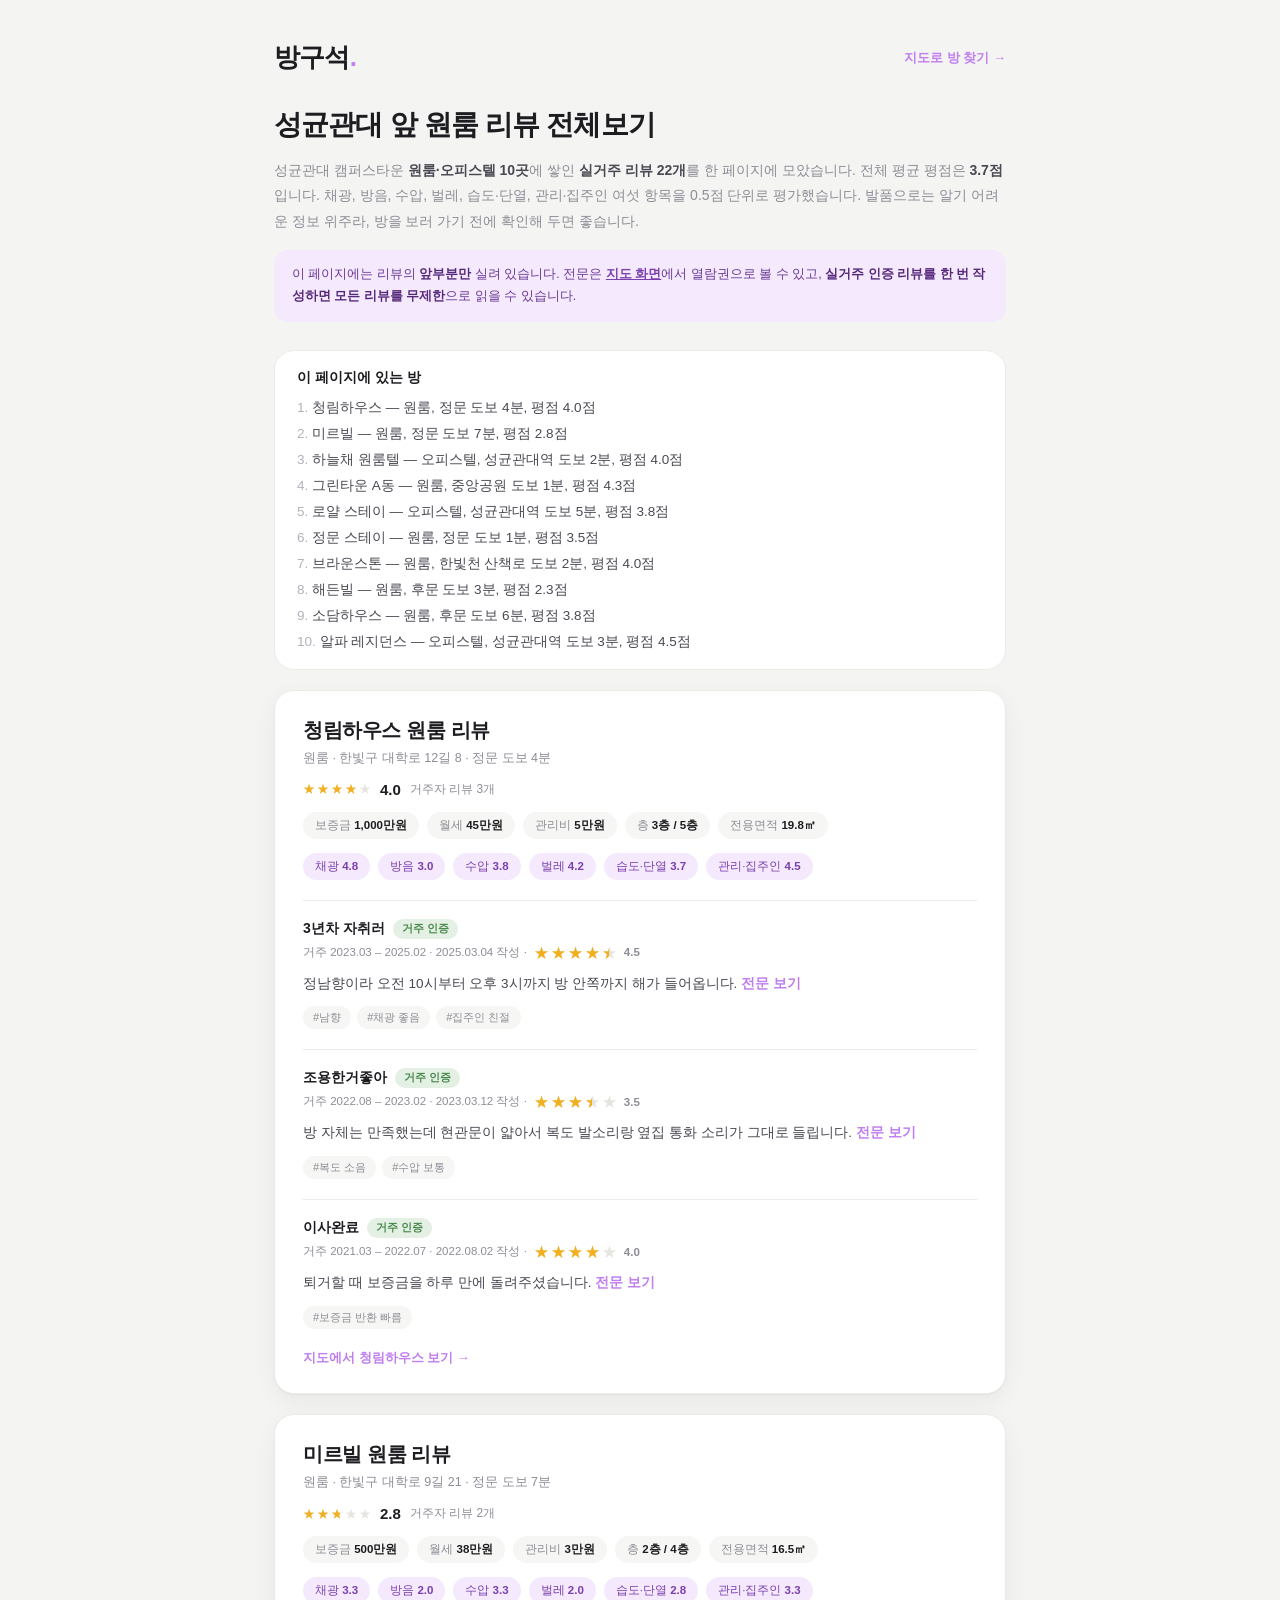
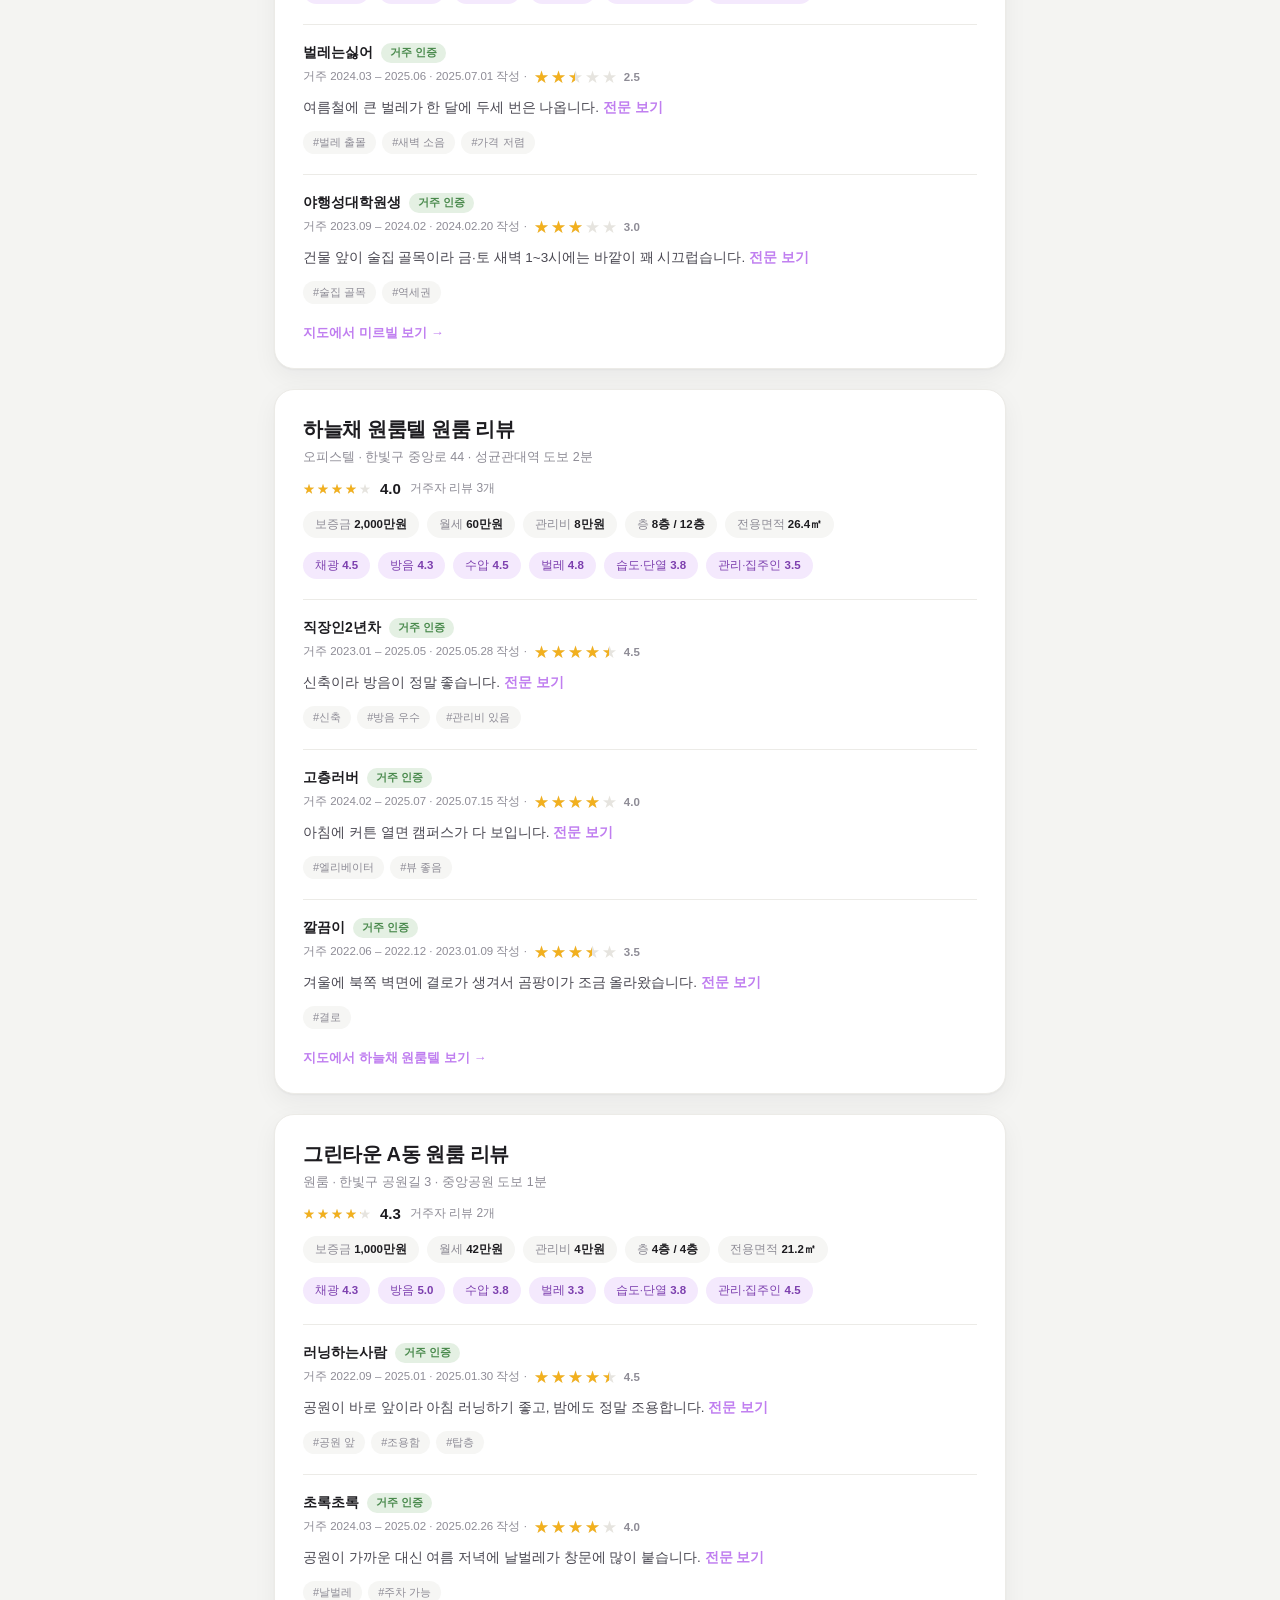
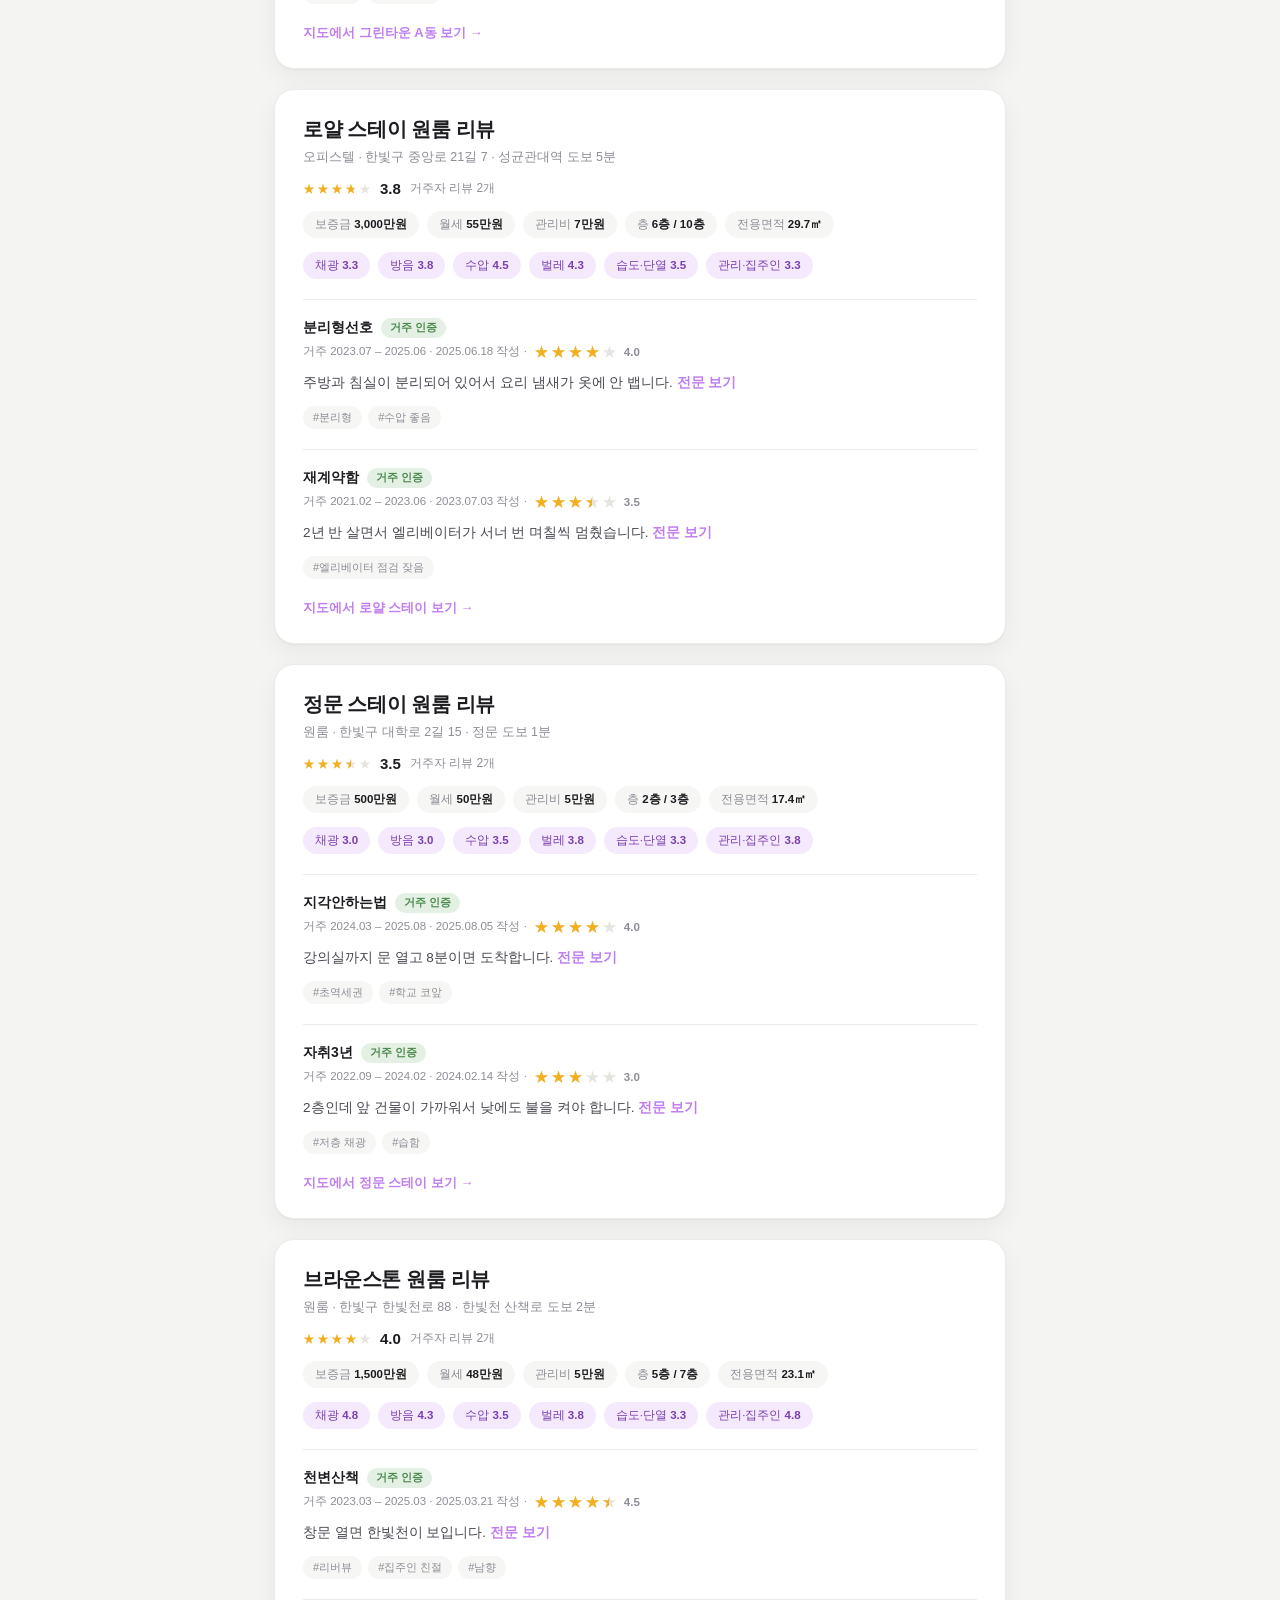
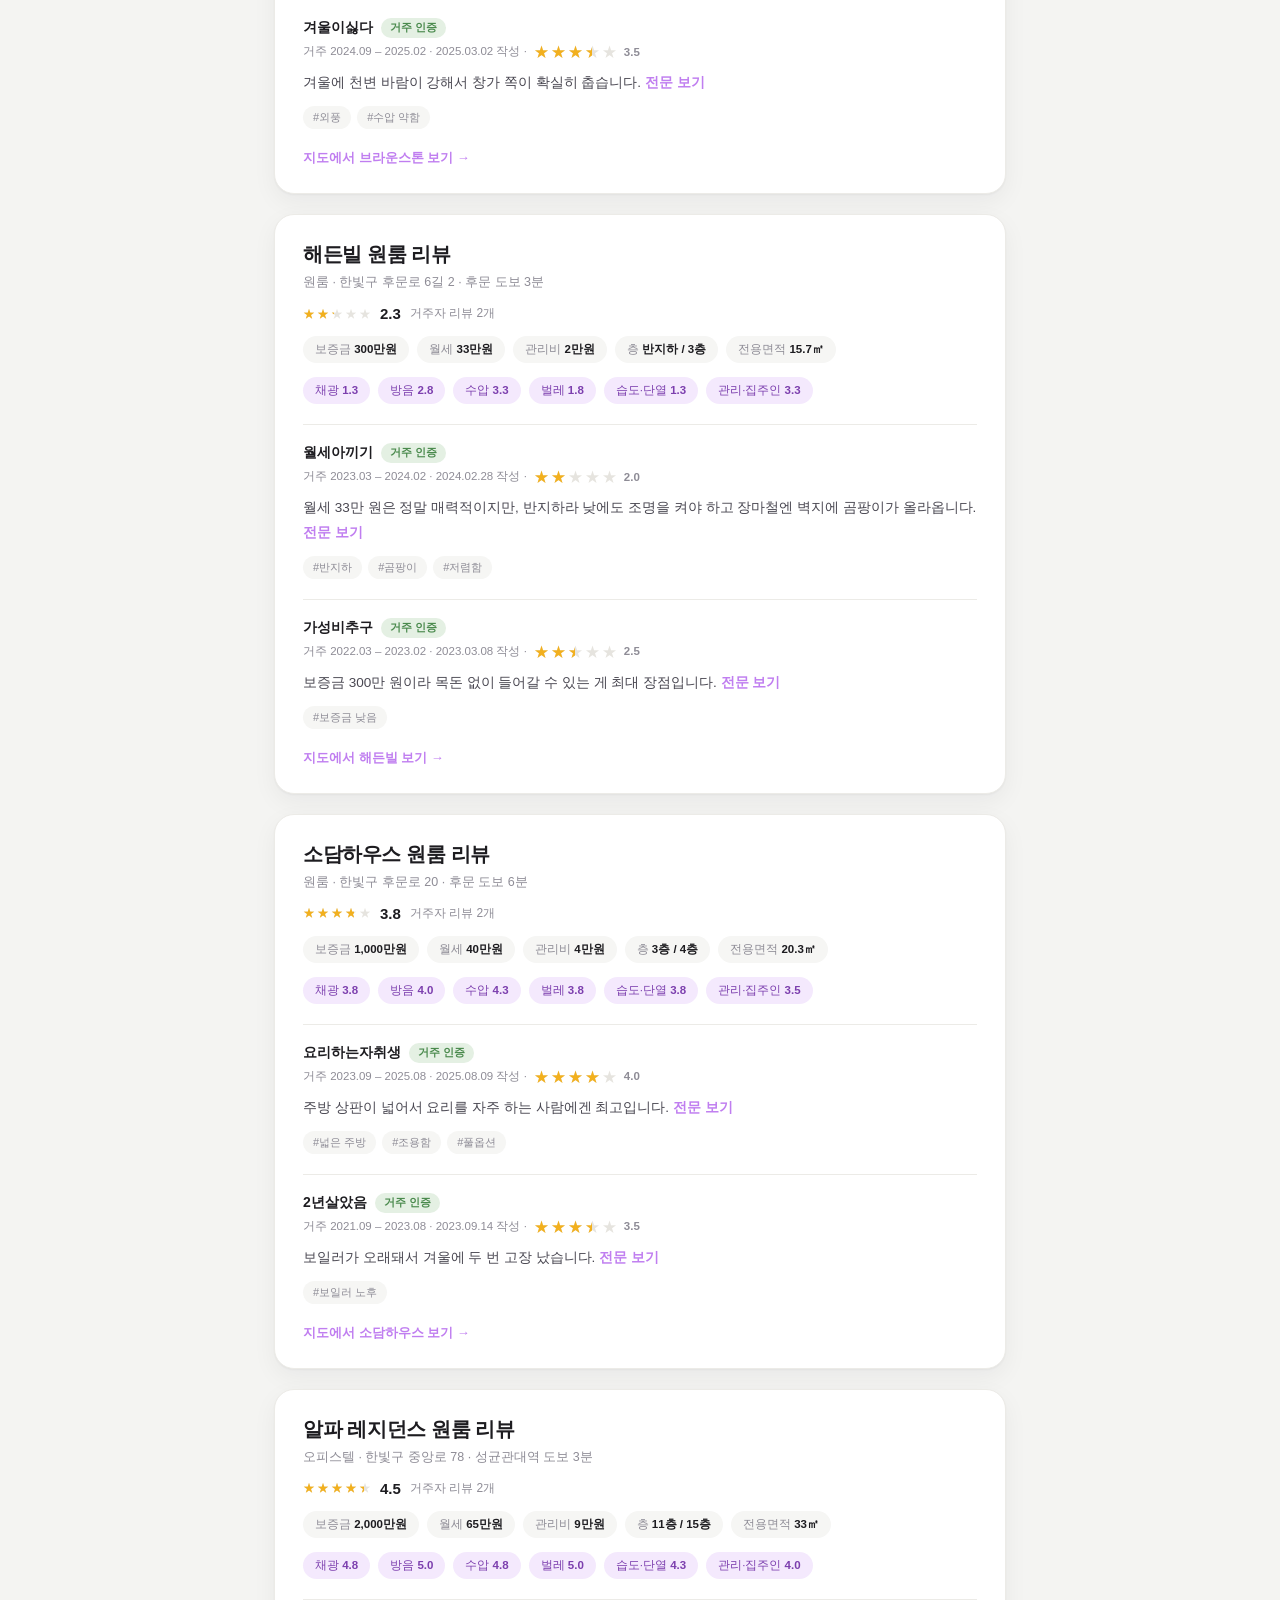
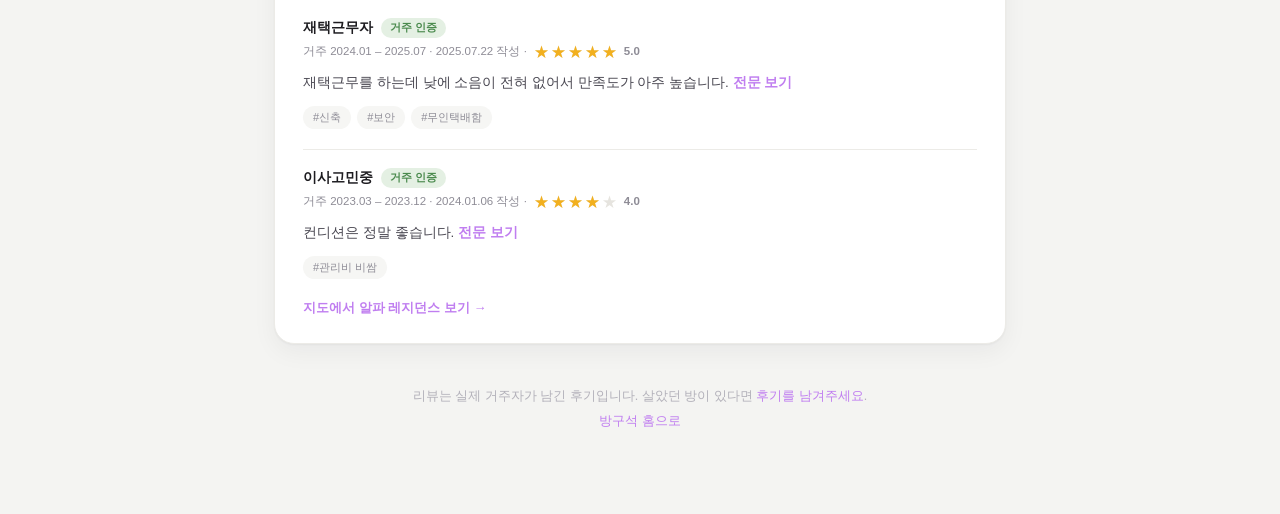
==== commit 936dfe7b: "reviews.html에는 리뷰 첫 문장만 싣도록 변경 (열람권 우회 차단) 색인용으로 만든 이 페이지에 리뷰 전문이 그대로 있어, 열람권을 쓸 이유가 없었습니다.  - 본문을 첫" ====
--- a/reviews.html
+++ b/reviews.html
@@ -5,7 +5,7 @@
 <meta name="viewport" content="width=device-width, initial-scale=1" />
 
 <title>성균관대 앞 원룸 리뷰 전체보기 — 자취방 10곳 실거주 후기 22개 | 방구석</title>
-<meta name="description" content="성균관대 캠퍼스타운 원룸·오피스텔 10곳의 실거주 리뷰 22개를 한 페이지에 모았습니다. 채광, 방음, 수압, 벌레, 습도, 집주인 항목별 별점과 이전 거주자가 직접 남긴 후기를 확인하세요." />
+<meta name="description" content="성균관대 캠퍼스타운 원룸·오피스텔 10곳의 실거주 리뷰 22개를 한 페이지에 모았습니다. 채광, 방음, 수압, 벌레, 습도, 집주인 항목별 별점과 이전 거주자가 직접 남긴 후기 요약을 확인하세요." />
 <meta name="robots" content="index, follow, max-image-preview:large" />
 <meta name="theme-color" content="#f4f4f2" />
 <link rel="canonical" href="https://roominfo.vercel.app/reviews.html" />
@@ -330,6 +330,11 @@
              padding: 3px 9px; border-radius: 999px; }
   .r-meta { font-size: 11.5px; color: var(--ink-3); margin-top: 6px; display: flex; align-items: center; gap: 7px; }
   .r-text { font-size: 13.5px; line-height: 1.85; color: var(--ink-2); margin-top: 12px; }
+  .r-full { color: var(--violet); font-weight: 600; text-decoration: none; white-space: nowrap; }
+  .doc-notice { margin-top: 16px; padding: 14px 18px; background: var(--violet-tint);
+                border-radius: var(--radius-md); font-size: 12.5px; line-height: 1.75; color: #6b3a95; }
+  .doc-notice b { color: #55287a; }
+  .doc-notice a { color: #7c3fae; font-weight: 600; }
   .r-tags { margin-top: 10px; display: flex; gap: 6px; flex-wrap: wrap; }
   .r-tags span { font-size: 11px; color: var(--ink-3); background: var(--surface-mute);
                  border-radius: 999px; padding: 4px 10px; }
@@ -352,9 +357,13 @@
     성균관대 캠퍼스타운 <b>원룸·오피스텔 10곳</b>에 쌓인
     <b>실거주 리뷰 22개</b>를 한 페이지에 모았습니다.
     전체 평균 평점은 <b>3.7점</b>입니다.
-    채광, 방음, 수압, 벌레, 습도·단열, 관리·집주인 여섯 항목을 0.5점 단위로 평가했고,
-    본문은 이전 거주자가 직접 남긴 내용 그대로입니다.
-    발품으로는 알기 어려운 정보 위주로 확인하세요.
+    채광, 방음, 수압, 벌레, 습도·단열, 관리·집주인 여섯 항목을 0.5점 단위로 평가했습니다.
+    발품으로는 알기 어려운 정보 위주라, 방을 보러 가기 전에 확인해 두면 좋습니다.
+  </p>
+  <p class="doc-notice">
+    이 페이지에는 리뷰의 <b>앞부분만</b> 실려 있습니다.
+    전문은 <a href="/">지도 화면</a>에서 열람권으로 볼 수 있고,
+    <b>실거주 인증 리뷰를 한 번 작성하면 모든 리뷰를 무제한</b>으로 읽을 수 있습니다.
   </p>
 
   <nav class="toc">
@@ -389,19 +398,19 @@
         <article class="r-review">
           <h3>3년차 자취러 <span class="r-badge">거주 인증</span></h3>
           <p class="r-meta">거주 2023.03 – 2025.02 · 2025.03.04 작성 · <span class="stars" role="img" aria-label="5점 만점에 4.5점"><span class="stars-off">★★★★★</span><span class="stars-on" style="width:90%">★★★★★</span></span> <b>4.5</b></p>
-          <p class="r-text">정남향이라 오전 10시부터 오후 3시까지 방 안쪽까지 해가 들어옵니다. 겨울에도 낮에는 보일러를 거의 안 틀었어요. 다만 창이 큰 만큼 여름 오후에는 암막커튼이 필수입니다. 집주인분이 1층에 사셔서 요청하면 이틀 안에 다 고쳐주셨어요.</p>
+          <p class="r-text">정남향이라 오전 10시부터 오후 3시까지 방 안쪽까지 해가 들어옵니다. <a class="r-full" href="/#/room/r1">전문 보기</a></p>
           <p class="r-tags"><span>#남향</span> <span>#채광 좋음</span> <span>#집주인 친절</span></p>
         </article>
         <article class="r-review">
           <h3>조용한거좋아 <span class="r-badge">거주 인증</span></h3>
           <p class="r-meta">거주 2022.08 – 2023.02 · 2023.03.12 작성 · <span class="stars" role="img" aria-label="5점 만점에 3.5점"><span class="stars-off">★★★★★</span><span class="stars-on" style="width:70%">★★★★★</span></span> <b>3.5</b></p>
-          <p class="r-text">방 자체는 만족했는데 현관문이 얇아서 복도 발소리랑 옆집 통화 소리가 그대로 들립니다. 세탁기 돌리는 중에 샤워하면 수압이 눈에 띄게 약해져서, 저는 세탁을 외출 직전에 돌리는 식으로 습관을 바꿨어요.</p>
+          <p class="r-text">방 자체는 만족했는데 현관문이 얇아서 복도 발소리랑 옆집 통화 소리가 그대로 들립니다. <a class="r-full" href="/#/room/r1">전문 보기</a></p>
           <p class="r-tags"><span>#복도 소음</span> <span>#수압 보통</span></p>
         </article>
         <article class="r-review">
           <h3>이사완료 <span class="r-badge">거주 인증</span></h3>
           <p class="r-meta">거주 2021.03 – 2022.07 · 2022.08.02 작성 · <span class="stars" role="img" aria-label="5점 만점에 4.0점"><span class="stars-off">★★★★★</span><span class="stars-on" style="width:80%">★★★★★</span></span> <b>4.0</b></p>
-          <p class="r-text">퇴거할 때 보증금을 하루 만에 돌려주셨습니다. 벽지 살짝 뜯긴 것도 그냥 넘어가 주셨어요. 장마철 2주 정도는 방에 습기가 차서 제습기를 하루 두 번 비웠던 기억이 납니다.</p>
+          <p class="r-text">퇴거할 때 보증금을 하루 만에 돌려주셨습니다. <a class="r-full" href="/#/room/r1">전문 보기</a></p>
           <p class="r-tags"><span>#보증금 반환 빠름</span></p>
         </article>
         <p class="r-more"><a href="/#/room/r1">지도에서 청림하우스 보기 →</a></p>
@@ -423,13 +432,13 @@
         <article class="r-review">
           <h3>벌레는싫어 <span class="r-badge">거주 인증</span></h3>
           <p class="r-meta">거주 2024.03 – 2025.06 · 2025.07.01 작성 · <span class="stars" role="img" aria-label="5점 만점에 2.5점"><span class="stars-off">★★★★★</span><span class="stars-on" style="width:50%">★★★★★</span></span> <b>2.5</b></p>
-          <p class="r-text">여름철에 큰 벌레가 한 달에 두세 번은 나옵니다. 1층 음식물 쓰레기장이 건물 옆에 붙어 있는 게 원인 같아요. 방충망 보수하고 배수구 트랩을 새로 사서 끼운 뒤로는 확실히 줄었습니다. 가격은 이 근처에서 제일 싼 편이에요.</p>
+          <p class="r-text">여름철에 큰 벌레가 한 달에 두세 번은 나옵니다. <a class="r-full" href="/#/room/r2">전문 보기</a></p>
           <p class="r-tags"><span>#벌레 출몰</span> <span>#새벽 소음</span> <span>#가격 저렴</span></p>
         </article>
         <article class="r-review">
           <h3>야행성대학원생 <span class="r-badge">거주 인증</span></h3>
           <p class="r-meta">거주 2023.09 – 2024.02 · 2024.02.20 작성 · <span class="stars" role="img" aria-label="5점 만점에 3.0점"><span class="stars-off">★★★★★</span><span class="stars-on" style="width:60%">★★★★★</span></span> <b>3.0</b></p>
-          <p class="r-text">건물 앞이 술집 골목이라 금·토 새벽 1~3시에는 바깥이 꽤 시끄럽습니다. 창문 닫으면 견딜 만하지만 예민하신 분은 비추천. 대신 지하철역까지 5분이고 편의점이 바로 앞이라 생활은 정말 편했어요.</p>
+          <p class="r-text">건물 앞이 술집 골목이라 금·토 새벽 1~3시에는 바깥이 꽤 시끄럽습니다. <a class="r-full" href="/#/room/r2">전문 보기</a></p>
           <p class="r-tags"><span>#술집 골목</span> <span>#역세권</span></p>
         </article>
         <p class="r-more"><a href="/#/room/r2">지도에서 미르빌 보기 →</a></p>
@@ -451,19 +460,19 @@
         <article class="r-review">
           <h3>직장인2년차 <span class="r-badge">거주 인증</span></h3>
           <p class="r-meta">거주 2023.01 – 2025.05 · 2025.05.28 작성 · <span class="stars" role="img" aria-label="5점 만점에 4.5점"><span class="stars-off">★★★★★</span><span class="stars-on" style="width:90%">★★★★★</span></span> <b>4.5</b></p>
-          <p class="r-text">신축이라 방음이 정말 좋습니다. 옆집 소리 들어본 적이 없어요. 2년 사는 동안 벌레는 딱 한 번 봤습니다. 고층이라 채광도 좋고요. 단점은 관리비 8만 원이 고정이라 여름·겨울 전기세까지 하면 체감 월세가 꽤 올라갑니다.</p>
+          <p class="r-text">신축이라 방음이 정말 좋습니다. <a class="r-full" href="/#/room/r3">전문 보기</a></p>
           <p class="r-tags"><span>#신축</span> <span>#방음 우수</span> <span>#관리비 있음</span></p>
         </article>
         <article class="r-review">
           <h3>고층러버 <span class="r-badge">거주 인증</span></h3>
           <p class="r-meta">거주 2024.02 – 2025.07 · 2025.07.15 작성 · <span class="stars" role="img" aria-label="5점 만점에 4.0점"><span class="stars-off">★★★★★</span><span class="stars-on" style="width:80%">★★★★★</span></span> <b>4.0</b></p>
-          <p class="r-text">아침에 커튼 열면 캠퍼스가 다 보입니다. 엘리베이터가 두 대라 등교 시간에도 안 밀려요. 관리사무소가 오후 6시에 닫아서 저녁에 택배·하자 문의가 안 되는 건 조금 불편했습니다.</p>
+          <p class="r-text">아침에 커튼 열면 캠퍼스가 다 보입니다. <a class="r-full" href="/#/room/r3">전문 보기</a></p>
           <p class="r-tags"><span>#엘리베이터</span> <span>#뷰 좋음</span></p>
         </article>
         <article class="r-review">
           <h3>깔끔이 <span class="r-badge">거주 인증</span></h3>
           <p class="r-meta">거주 2022.06 – 2022.12 · 2023.01.09 작성 · <span class="stars" role="img" aria-label="5점 만점에 3.5점"><span class="stars-off">★★★★★</span><span class="stars-on" style="width:70%">★★★★★</span></span> <b>3.5</b></p>
-          <p class="r-text">겨울에 북쪽 벽면에 결로가 생겨서 곰팡이가 조금 올라왔습니다. 하루 두 번 환기하니 괜찮아졌어요. 나머지는 흠잡을 데 없는 컨디션입니다.</p>
+          <p class="r-text">겨울에 북쪽 벽면에 결로가 생겨서 곰팡이가 조금 올라왔습니다. <a class="r-full" href="/#/room/r3">전문 보기</a></p>
           <p class="r-tags"><span>#결로</span></p>
         </article>
         <p class="r-more"><a href="/#/room/r3">지도에서 하늘채 원룸텔 보기 →</a></p>
@@ -485,13 +494,13 @@
         <article class="r-review">
           <h3>러닝하는사람 <span class="r-badge">거주 인증</span></h3>
           <p class="r-meta">거주 2022.09 – 2025.01 · 2025.01.30 작성 · <span class="stars" role="img" aria-label="5점 만점에 4.5점"><span class="stars-off">★★★★★</span><span class="stars-on" style="width:90%">★★★★★</span></span> <b>4.5</b></p>
-          <p class="r-text">공원이 바로 앞이라 아침 러닝하기 좋고, 밤에도 정말 조용합니다. 주변에 술집이 없어서 새벽 소음이 아예 없어요. 탑층이라 여름엔 확실히 덥습니다. 에어컨 없이는 못 버티고 전기세가 여름 3개월은 10만 원 넘게 나왔어요.</p>
+          <p class="r-text">공원이 바로 앞이라 아침 러닝하기 좋고, 밤에도 정말 조용합니다. <a class="r-full" href="/#/room/r4">전문 보기</a></p>
           <p class="r-tags"><span>#공원 앞</span> <span>#조용함</span> <span>#탑층</span></p>
         </article>
         <article class="r-review">
           <h3>초록초록 <span class="r-badge">거주 인증</span></h3>
           <p class="r-meta">거주 2024.03 – 2025.02 · 2025.02.26 작성 · <span class="stars" role="img" aria-label="5점 만점에 4.0점"><span class="stars-off">★★★★★</span><span class="stars-on" style="width:80%">★★★★★</span></span> <b>4.0</b></p>
-          <p class="r-text">공원이 가까운 대신 여름 저녁에 날벌레가 창문에 많이 붙습니다. 방충망은 촘촘한 편이라 안으로 들어오진 않았어요. 주차 자리를 무료로 하나 배정해 주셔서 차 있는 분께는 큰 장점입니다.</p>
+          <p class="r-text">공원이 가까운 대신 여름 저녁에 날벌레가 창문에 많이 붙습니다. <a class="r-full" href="/#/room/r4">전문 보기</a></p>
           <p class="r-tags"><span>#날벌레</span> <span>#주차 가능</span></p>
         </article>
         <p class="r-more"><a href="/#/room/r4">지도에서 그린타운 A동 보기 →</a></p>
@@ -513,13 +522,13 @@
         <article class="r-review">
           <h3>분리형선호 <span class="r-badge">거주 인증</span></h3>
           <p class="r-meta">거주 2023.07 – 2025.06 · 2025.06.18 작성 · <span class="stars" role="img" aria-label="5점 만점에 4.0점"><span class="stars-off">★★★★★</span><span class="stars-on" style="width:80%">★★★★★</span></span> <b>4.0</b></p>
-          <p class="r-text">주방과 침실이 분리되어 있어서 요리 냄새가 옷에 안 뱁니다. 수압은 이 동네에서 겪어본 곳 중 가장 셌어요. 건물이 서향이라 여름 오후 4~6시에 방이 급격히 더워지는 건 감안하셔야 합니다.</p>
+          <p class="r-text">주방과 침실이 분리되어 있어서 요리 냄새가 옷에 안 뱁니다. <a class="r-full" href="/#/room/r5">전문 보기</a></p>
           <p class="r-tags"><span>#분리형</span> <span>#수압 좋음</span></p>
         </article>
         <article class="r-review">
           <h3>재계약함 <span class="r-badge">거주 인증</span></h3>
           <p class="r-meta">거주 2021.02 – 2023.06 · 2023.07.03 작성 · <span class="stars" role="img" aria-label="5점 만점에 3.5점"><span class="stars-off">★★★★★</span><span class="stars-on" style="width:70%">★★★★★</span></span> <b>3.5</b></p>
-          <p class="r-text">2년 반 살면서 엘리베이터가 서너 번 며칠씩 멈췄습니다. 6층이라 그때마다 계단으로 다녔어요. 겨울철에 창틀 쪽으로 외풍이 들어와서 문풍지를 붙이고 나서야 실내 온도가 잡혔습니다.</p>
+          <p class="r-text">2년 반 살면서 엘리베이터가 서너 번 며칠씩 멈췄습니다. <a class="r-full" href="/#/room/r5">전문 보기</a></p>
           <p class="r-tags"><span>#엘리베이터 점검 잦음</span></p>
         </article>
         <p class="r-more"><a href="/#/room/r5">지도에서 로얄 스테이 보기 →</a></p>
@@ -541,13 +550,13 @@
         <article class="r-review">
           <h3>지각안하는법 <span class="r-badge">거주 인증</span></h3>
           <p class="r-meta">거주 2024.03 – 2025.08 · 2025.08.05 작성 · <span class="stars" role="img" aria-label="5점 만점에 4.0점"><span class="stars-off">★★★★★</span><span class="stars-on" style="width:80%">★★★★★</span></span> <b>4.0</b></p>
-          <p class="r-text">강의실까지 문 열고 8분이면 도착합니다. 1교시가 있어도 8시 40분에 일어나요. 대신 정문 앞이라 축제 기간이나 시험 끝난 주 저녁에는 바깥이 시끄럽습니다. 1년에 한두 주 정도라 참을 만했어요.</p>
+          <p class="r-text">강의실까지 문 열고 8분이면 도착합니다. <a class="r-full" href="/#/room/r6">전문 보기</a></p>
           <p class="r-tags"><span>#초역세권</span> <span>#학교 코앞</span></p>
         </article>
         <article class="r-review">
           <h3>자취3년 <span class="r-badge">거주 인증</span></h3>
           <p class="r-meta">거주 2022.09 – 2024.02 · 2024.02.14 작성 · <span class="stars" role="img" aria-label="5점 만점에 3.0점"><span class="stars-off">★★★★★</span><span class="stars-on" style="width:60%">★★★★★</span></span> <b>3.0</b></p>
-          <p class="r-text">2층인데 앞 건물이 가까워서 낮에도 불을 켜야 합니다. 여름철에는 방이 계속 눅눅한 느낌이 있어서 제습기를 샀어요. 옷장 안쪽에 습기 제거제를 두 개씩 두고 살았습니다.</p>
+          <p class="r-text">2층인데 앞 건물이 가까워서 낮에도 불을 켜야 합니다. <a class="r-full" href="/#/room/r6">전문 보기</a></p>
           <p class="r-tags"><span>#저층 채광</span> <span>#습함</span></p>
         </article>
         <p class="r-more"><a href="/#/room/r6">지도에서 정문 스테이 보기 →</a></p>
@@ -569,13 +578,13 @@
         <article class="r-review">
           <h3>천변산책 <span class="r-badge">거주 인증</span></h3>
           <p class="r-meta">거주 2023.03 – 2025.03 · 2025.03.21 작성 · <span class="stars" role="img" aria-label="5점 만점에 4.5점"><span class="stars-off">★★★★★</span><span class="stars-on" style="width:90%">★★★★★</span></span> <b>4.5</b></p>
-          <p class="r-text">창문 열면 한빛천이 보입니다. 남향에 앞이 트여 있어서 채광은 최고예요. 천변이라 여름에 습도가 조금 높고 하루살이가 계절마다 며칠씩 몰립니다. 그 시기만 창문을 조심하면 됩니다.</p>
+          <p class="r-text">창문 열면 한빛천이 보입니다. <a class="r-full" href="/#/room/r7">전문 보기</a></p>
           <p class="r-tags"><span>#리버뷰</span> <span>#집주인 친절</span> <span>#남향</span></p>
         </article>
         <article class="r-review">
           <h3>겨울이싫다 <span class="r-badge">거주 인증</span></h3>
           <p class="r-meta">거주 2024.09 – 2025.02 · 2025.03.02 작성 · <span class="stars" role="img" aria-label="5점 만점에 3.5점"><span class="stars-off">★★★★★</span><span class="stars-on" style="width:70%">★★★★★</span></span> <b>3.5</b></p>
-          <p class="r-text">겨울에 천변 바람이 강해서 창가 쪽이 확실히 춥습니다. 뽁뽁이 붙이고 나서 많이 나아졌어요. 아침 8시대에는 온수 수압이 약해져서, 저는 30분 일찍 씻는 걸로 해결했습니다.</p>
+          <p class="r-text">겨울에 천변 바람이 강해서 창가 쪽이 확실히 춥습니다. <a class="r-full" href="/#/room/r7">전문 보기</a></p>
           <p class="r-tags"><span>#외풍</span> <span>#수압 약함</span></p>
         </article>
         <p class="r-more"><a href="/#/room/r7">지도에서 브라운스톤 보기 →</a></p>
@@ -597,13 +606,13 @@
         <article class="r-review">
           <h3>월세아끼기 <span class="r-badge">거주 인증</span></h3>
           <p class="r-meta">거주 2023.03 – 2024.02 · 2024.02.28 작성 · <span class="stars" role="img" aria-label="5점 만점에 2.0점"><span class="stars-off">★★★★★</span><span class="stars-on" style="width:40%">★★★★★</span></span> <b>2.0</b></p>
-          <p class="r-text">월세 33만 원은 정말 매력적이지만, 반지하라 낮에도 조명을 켜야 하고 장마철엔 벽지에 곰팡이가 올라옵니다. 제습기를 종일 돌려도 하루에 물통을 두 번 비웠어요. 큰 벌레도 여름에 자주 나왔습니다. 1년만 버틴다는 생각이면 가능합니다.</p>
+          <p class="r-text">월세 33만 원은 정말 매력적이지만, 반지하라 낮에도 조명을 켜야 하고 장마철엔 벽지에 곰팡이가 올라옵니다. <a class="r-full" href="/#/room/r8">전문 보기</a></p>
           <p class="r-tags"><span>#반지하</span> <span>#곰팡이</span> <span>#저렴함</span></p>
         </article>
         <article class="r-review">
           <h3>가성비추구 <span class="r-badge">거주 인증</span></h3>
           <p class="r-meta">거주 2022.03 – 2023.02 · 2023.03.08 작성 · <span class="stars" role="img" aria-label="5점 만점에 2.5점"><span class="stars-off">★★★★★</span><span class="stars-on" style="width:50%">★★★★★</span></span> <b>2.5</b></p>
-          <p class="r-text">보증금 300만 원이라 목돈 없이 들어갈 수 있는 게 최대 장점입니다. 집주인분은 연락하면 바로 받아주세요. 창문이 도로 높이에 있어서 지나가는 사람 발이 보입니다. 커튼은 항상 쳐두고 살았어요.</p>
+          <p class="r-text">보증금 300만 원이라 목돈 없이 들어갈 수 있는 게 최대 장점입니다. <a class="r-full" href="/#/room/r8">전문 보기</a></p>
           <p class="r-tags"><span>#보증금 낮음</span></p>
         </article>
         <p class="r-more"><a href="/#/room/r8">지도에서 해든빌 보기 →</a></p>
@@ -625,13 +634,13 @@
         <article class="r-review">
           <h3>요리하는자취생 <span class="r-badge">거주 인증</span></h3>
           <p class="r-meta">거주 2023.09 – 2025.08 · 2025.08.09 작성 · <span class="stars" role="img" aria-label="5점 만점에 4.0점"><span class="stars-off">★★★★★</span><span class="stars-on" style="width:80%">★★★★★</span></span> <b>4.0</b></p>
-          <p class="r-text">주방 상판이 넓어서 요리를 자주 하는 사람에겐 최고입니다. 인덕션 2구에 후드도 잘 빨려요. 골목 안쪽이라 새벽에도 조용합니다. 배달 오토바이가 위치를 못 찾는 일이 가끔 있는 정도가 단점이에요.</p>
+          <p class="r-text">주방 상판이 넓어서 요리를 자주 하는 사람에겐 최고입니다. <a class="r-full" href="/#/room/r9">전문 보기</a></p>
           <p class="r-tags"><span>#넓은 주방</span> <span>#조용함</span> <span>#풀옵션</span></p>
         </article>
         <article class="r-review">
           <h3>2년살았음 <span class="r-badge">거주 인증</span></h3>
           <p class="r-meta">거주 2021.09 – 2023.08 · 2023.09.14 작성 · <span class="stars" role="img" aria-label="5점 만점에 3.5점"><span class="stars-off">★★★★★</span><span class="stars-on" style="width:70%">★★★★★</span></span> <b>3.5</b></p>
-          <p class="r-text">보일러가 오래돼서 겨울에 두 번 고장 났습니다. 두 번 다 하루 안에 기사님이 오시긴 했어요. 지금은 새 걸로 교체했다고 들었습니다. 방 구조 자체는 정사각형이라 가구 배치가 편했어요.</p>
+          <p class="r-text">보일러가 오래돼서 겨울에 두 번 고장 났습니다. <a class="r-full" href="/#/room/r9">전문 보기</a></p>
           <p class="r-tags"><span>#보일러 노후</span></p>
         </article>
         <p class="r-more"><a href="/#/room/r9">지도에서 소담하우스 보기 →</a></p>
@@ -653,13 +662,13 @@
         <article class="r-review">
           <h3>재택근무자 <span class="r-badge">거주 인증</span></h3>
           <p class="r-meta">거주 2024.01 – 2025.07 · 2025.07.22 작성 · <span class="stars" role="img" aria-label="5점 만점에 5.0점"><span class="stars-off">★★★★★</span><span class="stars-on" style="width:100%">★★★★★</span></span> <b>5.0</b></p>
-          <p class="r-text">재택근무를 하는데 낮에 소음이 전혀 없어서 만족도가 아주 높습니다. 무인택배함, 카드키, CCTV까지 있어서 여성 분들도 안심할 만해요. 층간소음 한 번도 못 느꼈습니다. 관리비가 9만 원이라는 게 유일한 고민거리였어요.</p>
+          <p class="r-text">재택근무를 하는데 낮에 소음이 전혀 없어서 만족도가 아주 높습니다. <a class="r-full" href="/#/room/r10">전문 보기</a></p>
           <p class="r-tags"><span>#신축</span> <span>#보안</span> <span>#무인택배함</span></p>
         </article>
         <article class="r-review">
           <h3>이사고민중 <span class="r-badge">거주 인증</span></h3>
           <p class="r-meta">거주 2023.03 – 2023.12 · 2024.01.06 작성 · <span class="stars" role="img" aria-label="5점 만점에 4.0점"><span class="stars-off">★★★★★</span><span class="stars-on" style="width:80%">★★★★★</span></span> <b>4.0</b></p>
-          <p class="r-text">컨디션은 정말 좋습니다. 다만 월세 65에 관리비 9, 여기에 전기·수도까지 더하면 실제로 매달 80만 원 가까이 나갑니다. 학생 신분에는 부담스러울 수 있어요. 시설값이라고 생각하면 아깝지는 않습니다.</p>
+          <p class="r-text">컨디션은 정말 좋습니다. <a class="r-full" href="/#/room/r10">전문 보기</a></p>
           <p class="r-tags"><span>#관리비 비쌈</span></p>
         </article>
         <p class="r-more"><a href="/#/room/r10">지도에서 알파 레지던스 보기 →</a></p>
--- a/styles.css
+++ b/styles.css
@@ -701,6 +701,54 @@
 .like-btn.is-on { background: var(--violet-tint); border-color: var(--violet-soft); color: #7c3fae; font-weight: 600; }
 .like-btn svg { width: 14px; height: 14px; }
 
+/* ---- 열람권 ---- */
+.review-body-wrap { position: relative; }
+.review-body.is-locked {
+  filter: blur(5px);
+  user-select: none;
+  pointer-events: none;
+  opacity: .8;
+}
+.lock-overlay {
+  position: absolute; inset: -6px -6px -10px;
+  display: flex; flex-direction: column; align-items: center; justify-content: center; gap: 9px;
+  background: linear-gradient(180deg, rgba(255,255,255,.72) 0%, rgba(255,255,255,.92) 55%, #fff 100%);
+  border-radius: var(--radius-md);
+  text-align: center;
+}
+.lock-note { font-size: 11.5px; color: var(--ink-3); }
+.lock-note b { color: var(--ink); font-weight: 700; }
+.lock-title { font-size: 13px; font-weight: 700; color: var(--ink-2); }
+
+.pass-bar {
+  display: flex; align-items: center; gap: 14px;
+  background: var(--violet-tint);
+  border: 1px solid var(--violet-soft);
+  border-radius: var(--radius-lg);
+  padding: 16px 20px;
+  margin-top: 26px;
+}
+.pass-bar b { font-size: 13.5px; font-weight: 700; display: block; }
+.pass-bar > div > span { font-size: 12px; color: var(--ink-3); line-height: 1.6; display: block; margin-top: 3px; }
+.pass-bar > div > span b { display: inline; color: #7c3fae; font-size: 12px; }
+.pass-bar .btn { margin-left: auto; flex: 0 0 auto; }
+.pass-ic {
+  width: 38px; height: 38px; flex: 0 0 38px;
+  border-radius: 12px;
+  background: var(--violet); color: #fff;
+  display: grid; place-items: center;
+  font-size: 14px; font-weight: 800;
+}
+.pass-bar.is-empty { background: #fdeaea; border-color: #f6cccc; }
+.pass-bar.is-empty .pass-ic { background: var(--coral); }
+.pass-bar.is-free { background: #e9f4e9; border-color: #cfe4ce; }
+.pass-bar.is-free .pass-ic { background: #6fae72; }
+
+#passLabel.is-unlimited { color: #5fa860; font-weight: 600; }
+#passLabel.is-empty { color: var(--coral); font-weight: 600; }
+
+.pcard-txt.is-locked { color: var(--ink-4); font-style: normal; }
+
 .review-aspects { display: flex; flex-wrap: wrap; gap: 6px; margin-bottom: 12px; }
 .mini-aspect {
   display: inline-flex; align-items: center; gap: 6px;
